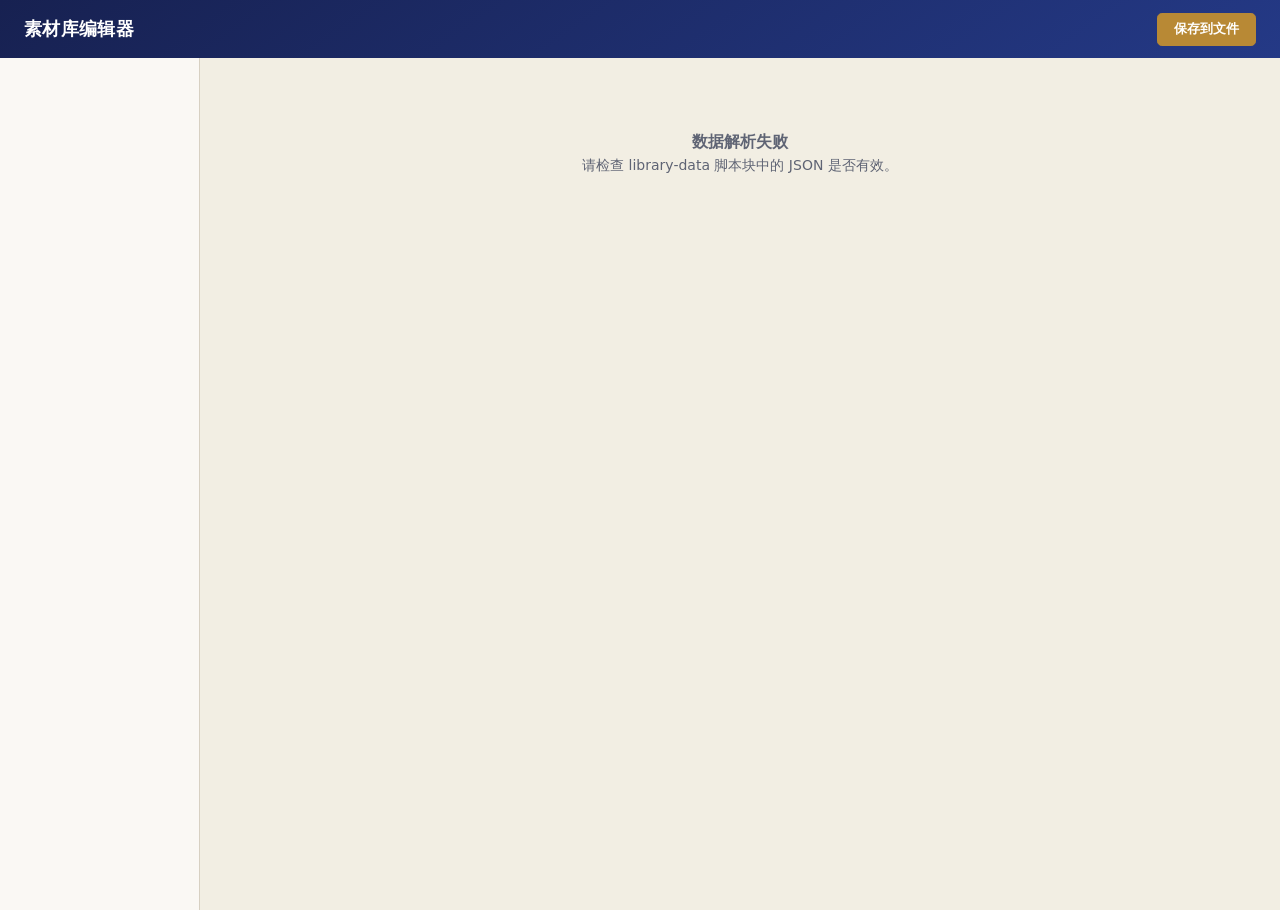
==== material-library/library.html @ 703c3017 "Unify material library: single library.html with embedded data + visual editor" ====
<!doctype html><html lang="zh-CN"><head><meta charset="utf-8"><title>素材库编辑器 — Material Library</title><style>
:root{--navy:#1f347d;--blue:#3857c6;--gold:#b88935;--ink:#1c2030;--paper:#faf8f4;--faded:#5f6474;--line:#d7d0c2;--mist:#e9edf8;--white:#fffdf7;--pass:#4a7055;--warn:#b86824}
*{box-sizing:border-box;margin:0;padding:0}
body{font-family:"Segoe UI",system-ui,sans-serif;font-size:14px;line-height:1.5;color:var(--ink);background:#f2eee3;min-height:100vh}
.toolbar{display:flex;align-items:center;gap:1rem;padding:0.8rem 1.5rem;background:linear-gradient(145deg,#172151,#243986);color:#fff;position:sticky;top:0;z-index:100}
.toolbar h1{font-size:1.1rem;font-weight:700;letter-spacing:0.02em}
.toolbar .spacer{flex:1}
.toolbar button{padding:0.4rem 1rem;border:1px solid rgba(255,255,255,0.3);border-radius:0.3rem;background:rgba(255,255,255,0.1);color:#fff;cursor:pointer;font-size:0.82rem;font-weight:600}
.toolbar button:hover{background:rgba(255,255,255,0.2)}
.toolbar button.primary{background:var(--gold);border-color:var(--gold)}
.toolbar button.primary:hover{background:#c9953e}
#save-status{font-size:0.75rem;opacity:0.7}
.layout{display:flex;min-height:calc(100vh - 48px)}
.sidebar{width:200px;background:var(--paper);border-right:1px solid var(--line);padding:1rem 0;flex-shrink:0}
.sidebar .cat{display:block;width:100%;padding:0.5rem 1.2rem;text-align:left;border:none;background:none;cursor:pointer;font-size:0.85rem;font-weight:600;color:var(--faded);transition:background 120ms}
.sidebar .cat:hover{background:var(--mist)}
.sidebar .cat.active{color:var(--navy);background:var(--mist);border-right:3px solid var(--navy)}
.main{flex:1;padding:1.5rem 2rem;overflow-y:auto;max-height:calc(100vh - 48px)}
.stats{display:flex;gap:1.5rem;margin-bottom:1.5rem}
.stat{background:var(--white);border:1px solid var(--line);border-radius:0.5rem;padding:0.8rem 1.2rem;min-width:100px}
.stat .num{font-size:1.4rem;font-weight:800;color:var(--navy)}
.stat .lbl{font-size:0.72rem;color:var(--faded);letter-spacing:0.04em;text-transform:uppercase}
.cards{display:grid;gap:0.8rem}
.card{background:var(--white);border:1px solid var(--line);border-radius:0.5rem;overflow:hidden;transition:box-shadow 120ms}
.card:hover{box-shadow:0 2px 8px rgba(0,0,0,0.06)}
.card-header{display:flex;justify-content:space-between;align-items:center;padding:0.7rem 1rem;cursor:pointer;user-select:none}
.card-header:hover{background:var(--mist)}
.card-header .title{font-weight:700;font-size:0.9rem}
.card-header .meta{font-size:0.75rem;color:var(--faded)}
.card-body{display:none;padding:0 1rem 1rem;border-top:1px solid var(--line)}
.card.open .card-body{display:block}
.card.open .card-header{background:var(--mist)}
.ach-item{display:flex;gap:0.5rem;align-items:flex-start;margin-bottom:0.5rem;padding:0.5rem;background:var(--mist);border-radius:0.3rem}
.ach-item .ach-label{font-weight:700;font-size:0.8rem;white-space:nowrap;min-width:80px}
.ach-item .ach-text{font-size:0.82rem;color:var(--faded)}
.tags-row{display:flex;flex-wrap:wrap;gap:0.3rem;margin-top:0.4rem}
.tag{font-size:0.68rem;padding:0.15rem 0.5rem;border-radius:2mm;font-weight:600;white-space:nowrap}
.tag.cap{background:rgba(31,52,125,0.1);color:var(--navy)}
.tag.ind{background:rgba(184,137,53,0.12);color:var(--gold)}
.tag.lvl{background:rgba(74,112,85,0.1);color:var(--pass)}
.tag.own{background:rgba(184,104,36,0.1);color:var(--warn)}
.tag.used{background:rgba(74,112,85,0.08);color:var(--pass)}
.tag.unused{color:var(--faded);background:rgba(95,100,116,0.08)}
.evidence-bar{font-size:0.72rem;color:var(--faded);margin-top:0.3rem}
.evidence-bar .s{color:var(--pass);font-weight:700}
.empty-state{text-align:center;padding:3rem;color:var(--faded)}
fieldset{border:1px solid var(--line);border-radius:0.5rem;padding:0.8rem 1rem;margin-top:0.5rem}
fieldset legend{font-weight:700;font-size:0.82rem;padding:0 0.4rem}
.form-row{display:flex;gap:0.5rem;align-items:center;margin-bottom:0.4rem}
.form-row label{font-size:0.78rem;color:var(--faded);min-width:60px}
.form-row input,.form-row textarea,.form-row select{flex:1;padding:0.35rem 0.5rem;border:1px solid var(--line);border-radius:0.25rem;font:inherit;font-size:0.82rem}
.form-row textarea{height:60px;resize:vertical}
.add-btn{padding:0.4rem 1rem;border:none;border-radius:0.3rem;background:var(--navy);color:#fff;cursor:pointer;font-size:0.8rem;font-weight:600;margin-top:0.5rem}
.add-btn:hover{background:var(--blue)}
.skill-row{display:flex;gap:0.5rem;align-items:baseline;padding:0.5rem;background:var(--mist);border-radius:0.3rem;margin-bottom:0.5rem}
.skill-row .sk-label{font-weight:700;font-size:0.82rem;min-width:60px}
.skill-row .sk-text{font-size:0.78rem;color:var(--faded);flex:1}
.skill-row .sk-pro{font-size:0.72rem;color:var(--pass);font-weight:600;white-space:nowrap}
.rewrite-entry{font-size:0.72rem;padding:0.3rem 0.6rem;margin:0.2rem 0;background:rgba(74,112,85,0.06);border-radius:0.25rem}
.rewrite-entry .rw-date{color:var(--faded)}
.rewrite-entry .rw-role{color:var(--navy);font-weight:600}
.hidden{display:none}
@media(max-width:720px){.sidebar{width:120px}.main{padding:1rem}.stats{flex-wrap:wrap}}
</style></head><body>

<div class="toolbar">
<h1>素材库编辑器</h1>
<span class="spacer"></span>
<span id="save-status"></span>
<button onclick="saveLibrary()" class="primary" title="通过 File System Access API 直接写入文件">保存到文件</button>
</div>

<div class="layout">
<div class="sidebar" id="sidebar"></div>
<div class="main" id="main"></div>
</div>

<script id="library-data" type="application/json">
// ── 素材库完整数据 ──
// 数据结构：
//   meta           — 版本、候选⼈信息
//   profile        — 不变的 basics + education
//   experiences[]  — 所有经历（实习+项目），每条带 capability/industry 标签、证据评估、使用追踪、累积改写
//   skills[]       — 技能清单，带 proficiency + evidenceRefs
//   tagDictionary  — 所有可用标签（从 role-competency-library.md 提取）
//   categoryIndex  — 大类索引（用于侧边栏导航）

{"meta":{"version":"1.0","lastModified":"2026-05-25","lastModifiedBy":"AI","candidateName":"李小明","primaryIndustries":["互联网","AI","快消"],"targetLevel":"intern"},"profile":{"basics":{"name":"李小明","intent":"求职意向：产品运营实习生","location":"上海","undergraduate":"复旦大学 新闻学院 传播学","graduate":"上海交通大学 媒体与传播学院 新闻与传播","graduationYear":"2026","email":"lixiaoming@example.com","phone":"13900001111"},"education":[{"degree":"硕士","school":"上海交通大学","college":"媒体与传播学院","major":"新闻与传播","period":"2024.09-2026.06"},{"degree":"本科","school":"复旦大学","college":"新闻学院","major":"传播学","period":"2020.09-2024.06"}]},"experiences":[{"id":"exp-001","type":"internship","source":{"company":"某头部互联网公司-内容生态部","role":"产品运营实习生","period":"2025.06-2025.09"},"content":{"achievements":[{"label":"内容供给策略优化","text":"负责短视频内容池的供给侧分析，通过SQL提取6个月消费与互动数据（样本量50W+条），识别出低互动率且高曝光的「高曝低效」内容类型4类，输出供给质量分析报告并推动汰换机制上线。优质内容曝光占比从31%提升至38%，人均消费时长从12.4min提升至14.6min，日均低质内容曝光量下降约40W次。"},{"label":"创作者激励体系搭建","text":"主导创作者激励体系的产品化设计：分析10W+创作者行为数据，按投稿频次与互动表现划分为4个等级，设计对应成长任务（新手引导→进阶挑战→高阶权益）与阶梯式流量激励。输出PRD初稿并协同研发、运营、设计团队推动上线，周活跃创作者数从8,200提升至11,100，头部创作者月流失率从18%降至6%。"},{"label":"产品工具搭建与体验优化","text":"针对SKU认知门槛高、推荐不准的业务卡点，0-1搭建内容产品导航平台，实现「内容类型×用户分层」交叉定位与一键跳转。单次运营决策时长降低30min，上线当周核心业务线渗透率达60%，人均周检索7次，信息查找效率提升显著。"}]},"tags":{"capability":[{"role":"产品运营","dimension":"数据驱动"},{"role":"产品运营","dimension":"策略执行力"},{"role":"产品运营","dimension":"效率优化力"},{"role":"产品运营","dimension":"效果验证力"},{"role":"AI产品运营","dimension":"数据质量力"}],"industry":["互联网","内容平台"],"roleLevel":"intern","ownership":"推动"},"evidence":{"strength":"strong","hasQuantifiedData":true,"keyMetrics":"50W+样本量, 31%→38%曝光占比, 12.4→14.6min, 40W次低质曝光下降"},"usage":{"timesUsed":0,"lastUsed":null,"usedInRoles":[]},"rewrites":[],"notes":"最有JD适配弹性的经历，含SQL+PRD+跨团队协同证据。可面向内容运营、数据运营、AI产品运营三种角色改写。"},{"id":"exp-002","type":"internship","source":{"company":"某快消品牌-市场部","role":"品牌营销实习生","period":"2025.02-2025.05"},"content":{"achievements":[{"label":"新品上市推广与用户增长","text":"负责新品上市的用户增长与内容触达策略：基于目标客群画像设计社交媒体种草内容矩阵，筛选50+垂类KOL并按粉丝画像分层投放，最终触达用户超500万，新品首月销售额超额20%达成目标。"},{"label":"用户洞察与竞品分析","text":"开展消费者深度访谈与问卷调研（N=200+），结合电商评论挖掘与竞品动态追踪，定位消费者核心决策因子，输出品类机会报告，驱动产品卖点提炼与包装优化，新品上市后复购率提升15个百分点。"}]},"tags":{"capability":[{"role":"市场营销","dimension":"用户洞察力"},{"role":"市场营销","dimension":"渠道策略力"},{"role":"市场营销","dimension":"内容创意力"},{"role":"市场营销","dimension":"ROI验证力"}],"industry":["快消"],"roleLevel":"intern","ownership":"推动"},"evidence":{"strength":"strong","hasQuantifiedData":true,"keyMetrics":"500W+触达, 超额20%, N=200+调研, 复购率+15%"},"usage":{"timesUsed":0,"lastUsed":null,"usedInRoles":[]},"rewrites":[],"notes":"营销/快消方向核心证据。投非营销岗时可压缩为1条achievement，突出用户洞察和数据分析部分。"},{"id":"exp-003","type":"internship","source":{"company":"某AI初创公司-产品部","role":"AI产品实习生","period":"2024.10-2025.01"},"content":{"achievements":[{"label":"AI内容审核工作流搭建","text":"发现审核团队日均处理量瓶颈（300条/人）导致审核时效不达标，分析工作流中可自动化环节，设计LLM预审方案并撰写PRD协调工程团队落地。人工审核量从300条/人降至120条/人，审核时效从4h缩短至1.5h，内容合规风险事件发生率降低80%。"},{"label":"数据标注体系与质量标准建设","text":"为解决AI模型训练数据质量不稳定的问题，设计涵盖基础体验（一致性、记忆力）与策略表现（合规度、准确度）等12维量化评分矩阵的标注SOP。标注结果二次加权Kappa系数达0.7，数据标注一致性提升40%，模型训练效果提升12%。"}]},"tags":{"capability":[{"role":"AI产品运营","dimension":"模型理解力"},{"role":"AI产品运营","dimension":"数据质量力"},{"role":"AI产品运营","dimension":"合规风控力"},{"role":"产品运营","dimension":"效率优化力"}],"industry":["AI","内容平台"],"roleLevel":"intern","ownership":"推动"},"evidence":{"strength":"strong","hasQuantifiedData":true,"keyMetrics":"300→120条/人, 4h→1.5h, 合规风险-80%, Kappa 0.7, 标注一致性+40%"},"usage":{"timesUsed":0,"lastUsed":null,"usedInRoles":[]},"rewrites":[],"notes":"AI岗核心证据。LLM预审+PRD+SOP+数据标注闭环，也适合策略运营岗。ownership标注为'推动'而非'主导'。"},{"id":"proj-001","type":"project","source":{"title":"短视频热点预测模型","role":"核心成员","period":"2025.07-2025.09"},"content":{"points":["项目背景：内容运营团队在热点选题上高度依赖人工经验判断，选题成功率仅35%，且响应速度落后竞品2-3小时，导致流量流失。","关键产出：（1）构建基于历史爆款内容的12维特征指标体系，结合时序分析预测热点趋势，选题命中率从35%提升至49%；（2）搭建自动化热点监控看板，实现分钟级异动预警，响应速度缩短至30min以内。"]},"tags":{"capability":[{"role":"产品运营","dimension":"数据驱动"},{"role":"产品运营","dimension":"效率优化力"},{"role":"策略产品经理","dimension":"策略设计力"}],"industry":["互联网","内容平台"],"roleLevel":"intern","ownership":"推动"},"evidence":{"strength":"moderate","hasQuantifiedData":true,"keyMetrics":"35%→49%命中率, 响应30min以内, 12维特征体系"},"usage":{"timesUsed":0,"lastUsed":null,"usedInRoles":[]},"rewrites":[],"notes":"技术含量较高的项目，role为核心成员而非独立owner。适合数据运营、策略产品岗。投非数据岗时可压缩或砍掉。"},{"id":"proj-002","type":"project","source":{"title":"AI 产品内容生态优化项目","role":"负责人","period":"2025.10-2025.12"},"content":{"points":["项目背景：AI对话产品在多场景下内容生成质量不稳定，用户投诉率高，且缺乏系统性的效果评估机制。","关键产出：（1）搭建多语言平行语料库与自动化评估管线，实现内容质量的分钟级监控；（2）设计3类递进式Prompt约束规则，通过人工测评迭代3版Prompt，内容OOC率降低85%，用户对话续写率提升30%。"]},"tags":{"capability":[{"role":"AI产品经理","dimension":"模型理解力"},{"role":"AI产品经理","dimension":"效果评估力"},{"role":"AI产品运营","dimension":"数据质量力"},{"role":"产品运营","dimension":"策略执行力"}],"industry":["AI","内容平台"],"roleLevel":"intern","ownership":"推动"},"evidence":{"strength":"moderate","hasQuantifiedData":true,"keyMetrics":"OOC率-85%, 续写率+30%, 3版Prompt迭代, 多语言评估管线"},"usage":{"timesUsed":0,"lastUsed":null,"usedInRoles":[]},"rewrites":[],"notes":"AI产品/运营方向核心证据。适合AI产品、AI运营、内容策略岗。"}],"skills":[{"id":"sk-001","label":"产品技能","category":"运营大类","proficiency":"熟练","evidenceRefs":["exp-001","exp-003"],"text":"熟练使用Axure、墨刀进行原型设计，具备PRD撰写与需求管理经验；熟悉Scrum开发流程与跨团队项目协同；掌握用户访谈、问卷调研、可用性测试等用户研究方法。","tags":{"capability":[{"role":"产品运营","dimension":"策略执行力"},{"role":"产品运营","dimension":"效率优化力"}]}},{"id":"sk-002","label":"数据技能","category":"运营大类","proficiency":"熟练","evidenceRefs":["exp-001"],"text":"熟练使用SQL进行日常数据提取与分析；精通Excel数据透视表与可视化；具备Python基础编程与自动化脚本编写能力；熟悉神策、GrowingIO等数据分析平台。","tags":{"capability":[{"role":"产品运营","dimension":"数据驱动"},{"role":"数据分析","dimension":"取数处理力"}]}},{"id":"sk-003","label":"AI工具","category":"运营大类","proficiency":"掌握","evidenceRefs":["exp-003","proj-002"],"text":"熟悉LLM应用与Prompt工程，有AI辅助内容审核与内容生成质量评估的实践经验；掌握Claude Code、Coze等AI开发工具的基础使用。","tags":{"capability":[{"role":"AI产品经理","dimension":"模型理解力"},{"role":"AI产品运营","dimension":"模型理解力"}]}},{"id":"sk-004","label":"语言能力","category":"_universal","proficiency":"熟练","evidenceRefs":[],"text":"CET-4、CET-6；英语读写流利，可独立完成英文文档撰写与跨文化业务沟通；具备中英双语内容策划与编辑能力。","tags":{"capability":[]}}],"tagDictionary":{"产品运营":{"dimensions":["数据驱动","策略执行力","效果验证力","效率优化力"]},"用户运营":{"dimensions":["用户洞察力","分层触达力","留存策略力","数据验证力"]},"内容运营":{"dimensions":["内容策略力","供应链管理力","质量把控力","消费效果力"]},"活动运营":{"dimensions":["创意策划力","执行落地力","资源协调力","效果复盘力"]},"商家运营":{"dimensions":["招募策略力","培育赋能力","分层管理力","GMV驱动力"]},"电商运营":{"dimensions":["货品策略力","流量获取力","转化优化力","复购留存力"]},"AI产品运营":{"dimensions":["产品运营基础","模型理解力","数据质量力","合规风控力"]},"增长运营":{"dimensions":["增长模型力","渠道实验力","转化优化力","规模化力"]},"商业化运营":{"dimensions":["变现策略力","定价优化力","付费转化力","收入驱动力"]},"策略运营":{"dimensions":["规则设计力","数据建模力","策略调优力","效果验证力"]},"新媒体运营":{"dimensions":["内容创作力","平台理解力","粉丝增长力","流量转化力"]},"渠道运营":{"dimensions":["渠道拓展力","投放优化力","商务谈判力","ROI分析力"]},"社群运营":{"dimensions":["社群搭建力","活跃维护力","用户粘性力","私域转化力"]},"数据运营":{"dimensions":["指标体系力","分析洞察力","策略建议力","业务联动力"]},"生态运营":{"dimensions":["平台治理力","资源整合力","生态合作力","规则设计力"]},"C端产品经理":{"dimensions":["用户洞察力","体验设计力","AB验证力","数据驱动力"]},"B端产品经理":{"dimensions":["业务理解力","效率设计力","权限模型力","客户落地力"]},"商业化产品经理":{"dimensions":["变现设计力","定价策略力","广告系统力","收入驱动力"]},"AI产品经理":{"dimensions":["模型理解力","能力定义力","体验设计力","效果评估力"]},"策略产品经理":{"dimensions":["算法理解力","策略设计力","效果实验力","系统优化力"]},"数据产品经理":{"dimensions":["业务理解力","数据基建力","工具设计力","效率提升力"]},"渠道拓展":{"dimensions":["渠道策略力","商务开拓力","合作关系力","增长贡献力"]},"市场推广":{"dimensions":["品牌策略力","整合传播力","内容营销力","效果衡量力"]},"商务合作":{"dimensions":["合作策略力","谈判执行力","资源整合力","价值创造力"]},"架构师":{"dimensions":["系统设计力","技术选型力","性能优化力","技术治理力"]},"前端工程师":{"dimensions":["技术深度力","工程化能力","用户体验力","业务价值力"]},"后端工程师":{"dimensions":["技术深度力","系统可靠性力","数据设计力","业务支撑力"]},"移动端工程师":{"dimensions":["平台能力力","性能优化力","用户体验力","工程效率力"]},"测试工程师":{"dimensions":["质量体系建设力","自动化能力","风险防控力","效率提升力"]},"运维工程师":{"dimensions":["基础架构力","稳定性保障力","自动化能力","成本优化力"]},"数据分析":{"dimensions":["问题定义力","取数处理力","分析洞察力","业务影响力"]},"商业分析":{"dimensions":["行业研究力","商业建模力","战略建议力","决策推动力"]},"战略分析":{"dimensions":["战略思维力","系统性研究力","高层视野力","长期价值力"]},"市场营销":{"dimensions":["用户洞察力","渠道策略力","内容创意力","ROI验证力"]},"产品设计":{"dimensions":["用户研究力","交互设计力","视觉产出力","落地验证力"]},"人力资源":{"dimensions":["招聘交付力","员工关系力","组织建设力","数据运营力"]},"industry":["互联网","AI","内容平台","快消","电商","教育","医疗","汽车","金融","企业服务","游戏"],"ownership":["主导","参与","协助","支持","推动","协同","落地","负责"],"roleLevel":["intern","junior","mid","senior","lead"]},"categoryIndex":{"运营大类":{"models":["产品运营","用户运营","内容运营","活动运营","商家运营","电商运营","AI产品运营","增长运营","商业化运营","策略运营","新媒体运营","渠道运营","社群运营","数据运营","生态运营"],"entries":["exp-001","exp-003","proj-001","proj-002"]},"营销大类":{"models":["市场营销"],"entries":["exp-002"]},"产品大类":{"models":["C端产品经理","B端产品经理","商业化产品经理","AI产品经理","策略产品经理","数据产品经理"],"entries":[]},"市场大类":{"models":["渠道拓展","市场推广","商务合作"],"entries":[]},"技术大类":{"models":["架构师","前端工程师","后端工程师","移动端工程师","测试工程师","运维工程师"],"entries":[]},"分析大类":{"models":["数据分析","商业分析","战略分析"],"entries":[]},"设计大类":{"models":["产品设计"],"entries":[]},"人力大类":{"models":["人力资源"],"entries":[]}}}
</script>

<script>
// ═══════════════════════════════════════
// 编辑器主逻辑
// ═══════════════════════════════════════

const LIB = (function(){
  try{return JSON.parse(document.getElementById('library-data').textContent.trim())}
  catch(e){return null}
})();

if(!LIB){document.getElementById('main').innerHTML='<div class="empty-state"><h3>数据解析失败</h3><p>请检查 library-data 脚本块中的 JSON 是否有效。</p></div>';throw new Error("Library data parse failed")}

const ALL_CATS = Object.keys(LIB.categoryIndex);
let activeCategory = '运营大类';

function catEntries(cat){return (LIB.categoryIndex[cat]||{}).entries||[]}
function catModels(cat){return (LIB.categoryIndex[cat]||{}).models||[]}
function expById(id){return LIB.experiences.find(function(e){return e.id===id})}
function skillById(id){return LIB.skills.find(function(s){return s.id===id})}

function renderSidebar(){
  var html='';
  ALL_CATS.forEach(function(c){
    var count=catEntries(c).length;
    html+='<button class="cat'+(c===activeCategory?' active':'')+'" onclick="switchCategory(\''+c+'\')">'+c+' <span style="font-size:0.7rem;opacity:0.6">'+count+'</span></button>';
  });
  document.getElementById('sidebar').innerHTML=html;
}

function switchCategory(cat){
  activeCategory=cat;
  renderSidebar();
  renderMain();
}

function renderStats(){
  var total=LIB.experiences.length;
  var interns=LIB.experiences.filter(function(e){return e.type==='internship'}).length;
  var projects=LIB.experiences.filter(function(e){return e.type==='project'}).length;
  var used=LIB.experiences.filter(function(e){return e.usage.timesUsed>0}).length;
  return '<div class="stats">'+
    '<div class="stat"><div class="num">'+total+'</div><div class="lbl">总经历</div></div>'+
    '<div class="stat"><div class="num">'+interns+'</div><div class="lbl">实习</div></div>'+
    '<div class="stat"><div class="num">'+projects+'</div><div class="lbl">项目</div></div>'+
    '<div class="stat"><div class="num">'+used+'</div><div class="lbl">已使用</div></div>'+
    '<div class="stat"><div class="num">'+LIB.skills.length+'</div><div class="lbl">技能</div></div>'+
  '</div>';
}

function renderExperience(entry){
  var usage=entry.usage;
  var usedLabel=usage.timesUsed>0?'<span class="tag used">已使用 '+usage.timesUsed+' 次</span>':'<span class="tag unused">未使用</span>';
  var hasQuant=entry.evidence&&entry.evidence.hasQuantifiedData?' · <span class="s">有量化数据</span>':'';
  var keyMetrics=entry.evidence&&entry.evidence.keyMetrics?'<div>关键指标：'+entry.evidence.keyMetrics+'</div>':'';

  var achHtml='';
  if(entry.type==='project'){
    achHtml=(entry.content.points||[]).map(function(p,i){return '<div class="ach-item"><span class="ach-label">Point '+(i+1)+'</span><span class="ach-text">'+escHtml(p)+'</span></div>'}).join('');
  }else{
    achHtml=(entry.content.achievements||[]).map(function(a){
      return '<div class="ach-item"><span class="ach-label">'+escHtml(a.label)+'</span><span class="ach-text">'+escHtml(a.text)+'</span></div>';
    }).join('');
  }

  var tagsHtml='';
  (entry.tags.capability||[]).forEach(function(t){
    tagsHtml+='<span class="tag cap">'+escHtml(t.role)+' · '+escHtml(t.dimension)+'</span>';
  });
  (entry.tags.industry||[]).forEach(function(i){tagsHtml+='<span class="tag ind">'+escHtml(i)+'</span>'});
  tagsHtml+='<span class="tag lvl">'+escHtml(entry.tags.roleLevel||'')+'</span>';
  tagsHtml+='<span class="tag own">'+escHtml(entry.tags.ownership||'')+'</span>';

  var rewritesHtml='';
  if(entry.rewrites&&entry.rewrites.length){
    rewritesHtml='<fieldset style="margin-top:0.8rem"><legend>累积改写 ('+entry.rewrites.length+')</legend>';
    entry.rewrites.forEach(function(r){
      rewritesHtml+='<div class="rewrite-entry"><span class="rw-date">'+r.date+'</span> · <span class="rw-role">'+escHtml(r.targetRole||'')+'</span> — '+escHtml(r.targetJD||'')+'</div>';
    });
    rewritesHtml+='</fieldset>';
  }

  return '<div class="card" id="card-'+entry.id+'">'+
    '<div class="card-header" onclick="toggleCard(\''+entry.id+'\')">'+
      '<span><span class="title">'+escHtml(entry.source.company||entry.source.title)+'</span> · <span style="color:var(--faded);font-size:0.82rem">'+escHtml(entry.source.role||entry.source.title||'')+'</span></span>'+
      '<span class="meta">'+escHtml(entry.source.period||'')+' · '+usedLabel+'</span>'+
    '</div>'+
    '<div class="card-body">'+
      '<div><strong>ID:</strong> '+entry.id+' · <strong>类型:</strong> '+(entry.type==='project'?'项目':'实习')+' · <strong>证据强度:</strong> '+(entry.evidence?entry.evidence.strength:'')+hasQuant+'</div>'+
      keyMetrics+
      '<div style="margin-top:0.4rem">'+achHtml+'</div>'+
      '<div class="tags-row">'+tagsHtml+'</div>'+
      (entry.notes?'<div style="margin-top:0.4rem;font-size:0.78rem;color:var(--faded)">📝 '+escHtml(entry.notes)+'</div>':'')+
      rewritesHtml+
    '</div>'+
  '</div>';
}

function renderSkills(){
  var html='<h3 style="margin:1rem 0 0.5rem;font-size:0.95rem">专业技能</h3>';
  LIB.skills.forEach(function(s){
    var refs=(s.evidenceRefs||[]).join(', ');
    html+='<div class="skill-row"><span class="sk-label">'+escHtml(s.label)+'</span><span class="sk-text">'+escHtml(s.text)+'</span><span class="sk-pro">'+escHtml(s.proficiency)+'</span></div>';
    html+='<div style="font-size:0.7rem;color:var(--faded);margin:-0.2rem 0 0.3rem 68px">证据引用：'+(refs||'无')+' · 归属：'+escHtml(s.category||'')+'</div>';
  });
  return html;
}

function renderMain(){
  var ids=catEntries(activeCategory);
  var entries=ids.map(expById).filter(Boolean);
  var html=renderStats();
  html+='<div class="cards">';
  entries.forEach(function(e){html+=renderExperience(e)});
  html+='</div>';
  if(entries.length===0)html+='<div class="empty-state"><h3>'+activeCategory+' 为空</h3><p>该大类暂无经历。通过 AI 入库或手动添加来填充。</p></div>';
  html+=renderSkills();
  document.getElementById('main').innerHTML=html;
}

function toggleCard(id){
  var card=document.getElementById('card-'+id);
  if(card)card.classList.toggle('open');
}

function escHtml(s){return String(s).replace(/&/g,'&amp;').replace(/</g,'&lt;').replace(/>/g,'&gt;')}

// ═══════════════════════════════════════
// 保存逻辑 — File System Access API
// ═══════════════════════════════════════

async function saveLibrary(){
  var status=document.getElementById('save-status');
  // Serialize updated data back to JSON
  var dataEl=document.getElementById('library-data');
  var updated=JSON.stringify(LIB,null,2);
  var fullHtml=document.documentElement.outerHTML.replace(
    /(<script[^>]*id="library-data"[^>]*>)[\s\S]*?(<\/script>)/,
    '$1\n'+updated+'\n$2'
  );
  status.textContent='正在保存...';

  try{
    // Try File System Access API
    var handle=await window.showOpenFilePicker({types:[{description:'HTML files',accept:{'text/html':['.html']}}],multiple:false});
    var fileHandle=handle[0];
    var writable=await fileHandle.createWritable();
    await writable.write(fullHtml);
    await writable.close();
    status.textContent='已保存 ✓';
    setTimeout(function(){status.textContent=''},3000);
  }catch(e){
    if(e.name==='AbortError'){
      // User cancelled file picker — fall back to download
      var blob=new Blob([fullHtml],{type:'text/html'});
      var url=URL.createObjectURL(blob);
      var a=document.createElement('a');a.href=url;a.download='library.html';
      document.body.appendChild(a);a.click();document.body.removeChild(a);
      URL.revokeObjectURL(url);
      status.textContent='已下载 ✓ （浏览器不支持直接写入，请替换原文件）';
    }else{
      status.textContent='保存失败：'+e.message;
    }
  }
}
</script>
</body></html>
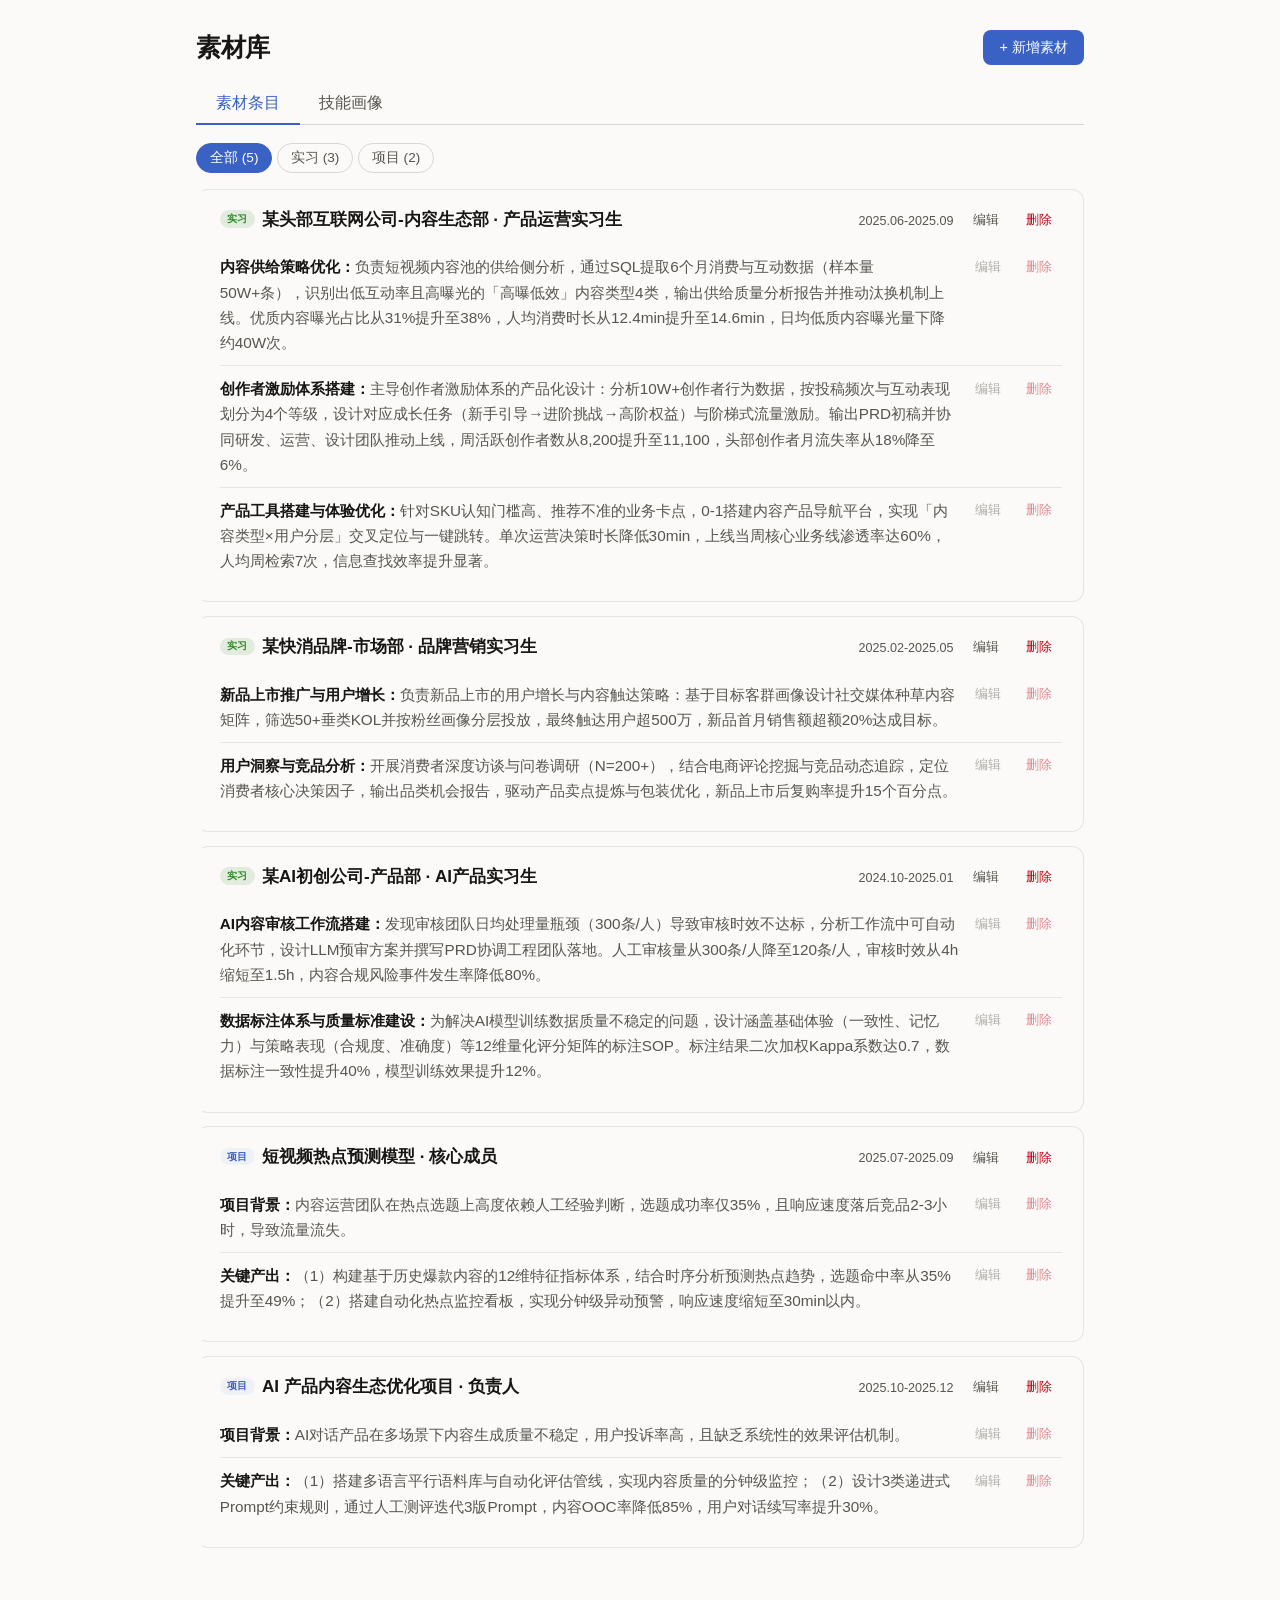
==== commit 60e3addb: "Sync SKILL.md and docs with simplified library data model (v3.0)" ====
--- a/material-library/library.html
+++ b/material-library/library.html
@@ -1,256 +1,597 @@
-<!doctype html><html lang="zh-CN"><head><meta charset="utf-8"><title>素材库编辑器 — Material Library</title><style>
-:root{--navy:#1f347d;--blue:#3857c6;--gold:#b88935;--ink:#1c2030;--paper:#faf8f4;--faded:#5f6474;--line:#d7d0c2;--mist:#e9edf8;--white:#fffdf7;--pass:#4a7055;--warn:#b86824}
-*{box-sizing:border-box;margin:0;padding:0}
-body{font-family:"Segoe UI",system-ui,sans-serif;font-size:14px;line-height:1.5;color:var(--ink);background:#f2eee3;min-height:100vh}
-.toolbar{display:flex;align-items:center;gap:1rem;padding:0.8rem 1.5rem;background:linear-gradient(145deg,#172151,#243986);color:#fff;position:sticky;top:0;z-index:100}
-.toolbar h1{font-size:1.1rem;font-weight:700;letter-spacing:0.02em}
-.toolbar .spacer{flex:1}
-.toolbar button{padding:0.4rem 1rem;border:1px solid rgba(255,255,255,0.3);border-radius:0.3rem;background:rgba(255,255,255,0.1);color:#fff;cursor:pointer;font-size:0.82rem;font-weight:600}
-.toolbar button:hover{background:rgba(255,255,255,0.2)}
-.toolbar button.primary{background:var(--gold);border-color:var(--gold)}
-.toolbar button.primary:hover{background:#c9953e}
-#save-status{font-size:0.75rem;opacity:0.7}
-.layout{display:flex;min-height:calc(100vh - 48px)}
-.sidebar{width:200px;background:var(--paper);border-right:1px solid var(--line);padding:1rem 0;flex-shrink:0}
-.sidebar .cat{display:block;width:100%;padding:0.5rem 1.2rem;text-align:left;border:none;background:none;cursor:pointer;font-size:0.85rem;font-weight:600;color:var(--faded);transition:background 120ms}
-.sidebar .cat:hover{background:var(--mist)}
-.sidebar .cat.active{color:var(--navy);background:var(--mist);border-right:3px solid var(--navy)}
-.main{flex:1;padding:1.5rem 2rem;overflow-y:auto;max-height:calc(100vh - 48px)}
-.stats{display:flex;gap:1.5rem;margin-bottom:1.5rem}
-.stat{background:var(--white);border:1px solid var(--line);border-radius:0.5rem;padding:0.8rem 1.2rem;min-width:100px}
-.stat .num{font-size:1.4rem;font-weight:800;color:var(--navy)}
-.stat .lbl{font-size:0.72rem;color:var(--faded);letter-spacing:0.04em;text-transform:uppercase}
-.cards{display:grid;gap:0.8rem}
-.card{background:var(--white);border:1px solid var(--line);border-radius:0.5rem;overflow:hidden;transition:box-shadow 120ms}
-.card:hover{box-shadow:0 2px 8px rgba(0,0,0,0.06)}
-.card-header{display:flex;justify-content:space-between;align-items:center;padding:0.7rem 1rem;cursor:pointer;user-select:none}
-.card-header:hover{background:var(--mist)}
-.card-header .title{font-weight:700;font-size:0.9rem}
-.card-header .meta{font-size:0.75rem;color:var(--faded)}
-.card-body{display:none;padding:0 1rem 1rem;border-top:1px solid var(--line)}
-.card.open .card-body{display:block}
-.card.open .card-header{background:var(--mist)}
-.ach-item{display:flex;gap:0.5rem;align-items:flex-start;margin-bottom:0.5rem;padding:0.5rem;background:var(--mist);border-radius:0.3rem}
-.ach-item .ach-label{font-weight:700;font-size:0.8rem;white-space:nowrap;min-width:80px}
-.ach-item .ach-text{font-size:0.82rem;color:var(--faded)}
-.tags-row{display:flex;flex-wrap:wrap;gap:0.3rem;margin-top:0.4rem}
-.tag{font-size:0.68rem;padding:0.15rem 0.5rem;border-radius:2mm;font-weight:600;white-space:nowrap}
-.tag.cap{background:rgba(31,52,125,0.1);color:var(--navy)}
-.tag.ind{background:rgba(184,137,53,0.12);color:var(--gold)}
-.tag.lvl{background:rgba(74,112,85,0.1);color:var(--pass)}
-.tag.own{background:rgba(184,104,36,0.1);color:var(--warn)}
-.tag.used{background:rgba(74,112,85,0.08);color:var(--pass)}
-.tag.unused{color:var(--faded);background:rgba(95,100,116,0.08)}
-.evidence-bar{font-size:0.72rem;color:var(--faded);margin-top:0.3rem}
-.evidence-bar .s{color:var(--pass);font-weight:700}
-.empty-state{text-align:center;padding:3rem;color:var(--faded)}
-fieldset{border:1px solid var(--line);border-radius:0.5rem;padding:0.8rem 1rem;margin-top:0.5rem}
-fieldset legend{font-weight:700;font-size:0.82rem;padding:0 0.4rem}
-.form-row{display:flex;gap:0.5rem;align-items:center;margin-bottom:0.4rem}
-.form-row label{font-size:0.78rem;color:var(--faded);min-width:60px}
-.form-row input,.form-row textarea,.form-row select{flex:1;padding:0.35rem 0.5rem;border:1px solid var(--line);border-radius:0.25rem;font:inherit;font-size:0.82rem}
-.form-row textarea{height:60px;resize:vertical}
-.add-btn{padding:0.4rem 1rem;border:none;border-radius:0.3rem;background:var(--navy);color:#fff;cursor:pointer;font-size:0.8rem;font-weight:600;margin-top:0.5rem}
-.add-btn:hover{background:var(--blue)}
-.skill-row{display:flex;gap:0.5rem;align-items:baseline;padding:0.5rem;background:var(--mist);border-radius:0.3rem;margin-bottom:0.5rem}
-.skill-row .sk-label{font-weight:700;font-size:0.82rem;min-width:60px}
-.skill-row .sk-text{font-size:0.78rem;color:var(--faded);flex:1}
-.skill-row .sk-pro{font-size:0.72rem;color:var(--pass);font-weight:600;white-space:nowrap}
-.rewrite-entry{font-size:0.72rem;padding:0.3rem 0.6rem;margin:0.2rem 0;background:rgba(74,112,85,0.06);border-radius:0.25rem}
-.rewrite-entry .rw-date{color:var(--faded)}
-.rewrite-entry .rw-role{color:var(--navy);font-weight:600}
-.hidden{display:none}
-@media(max-width:720px){.sidebar{width:120px}.main{padding:1rem}.stats{flex-wrap:wrap}}
-</style></head><body>
-
-<div class="toolbar">
-<h1>素材库编辑器</h1>
-<span class="spacer"></span>
-<span id="save-status"></span>
-<button onclick="saveLibrary()" class="primary" title="通过 File System Access API 直接写入文件">保存到文件</button>
-</div>
-
-<div class="layout">
-<div class="sidebar" id="sidebar"></div>
-<div class="main" id="main"></div>
-</div>
+<!doctype html>
+<html lang="zh-CN">
+<head>
+<meta charset="utf-8">
+<meta name="viewport" content="width=device-width, initial-scale=1.0">
+<title>素材库</title>
+<style>
+:root {
+  --surface: oklch(98.5% .003 95);
+  --panel: oklch(97% .002 260);
+  --hover: oklch(96% .004 95);
+  --border: oklch(88% .005 90);
+  --border-light: oklch(92% .003 90);
+  --text: oklch(20% .005 95);
+  --text-secondary: oklch(45% .01 90);
+  --accent: oklch(52% .16 265);
+  --accent-hover: oklch(45% .17 265);
+  --accent-subtle: oklch(52% .16 265 / .06);
+  --success: oklch(55% .16 142);
+  --warning: oklch(62% .18 75);
+  --error: oklch(50% .22 25);
+  --error-subtle: oklch(50% .22 25 / .06);
+  --font-ui: "PingFang SC", "Microsoft YaHei", "Hiragino Sans GB", -apple-system, sans-serif;
+  --radius-sm: 8px;
+  --radius-md: 12px;
+  --shadow-sm: 0 1px 3px oklch(0% 0 0 / .06);
+  --shadow-md: 0 8px 32px oklch(0% 0 0 / .08);
+  --ease-out: cubic-bezier(.16, 1, .3, 1);
+  --fast: .15s;
+  --normal: .22s;
+}
+*, :before, :after { box-sizing: border-box; margin: 0; padding: 0; }
+html { -webkit-font-smoothing: antialiased; font-size: 18px; }
+body { font-family: var(--font-ui); color: var(--text); background: var(--surface); line-height: 1.6; min-height: 100vh; }
+
+.container { max-width: 960px; margin: 0 auto; padding: 1.5rem 2rem 4rem; }
+
+/* Header */
+.page-header { display: flex; justify-content: space-between; align-items: center; margin-bottom: 1rem; }
+.page-header h1 { font-size: 1.4rem; font-weight: 600; letter-spacing: -.01em; }
+
+/* Tabs */
+.tabs { display: flex; gap: 0; margin-bottom: 1rem; border-bottom: 1px solid var(--border); }
+.tab { font-size: .88rem; font-family: var(--font-ui); padding: .45rem 1.1rem .5rem; border: none; background: none; color: var(--text-secondary); cursor: pointer; font-weight: 500; border-bottom: 2px solid transparent; margin-bottom: -1px; transition: all var(--fast) var(--ease-out); }
+.tab:hover { color: var(--text); }
+.tab.active { color: var(--accent); border-bottom-color: var(--accent); }
+
+/* Filter row */
+.filter-row { display: flex; justify-content: space-between; align-items: center; margin-bottom: .85rem; }
+.filter-pills { display: flex; gap: .25rem; }
+.filter-pill { font-size: .76rem; font-family: var(--font-ui); padding: .28rem .72rem; border-radius: 999px; border: 1px solid var(--border); background: none; color: var(--text-secondary); cursor: pointer; transition: all var(--fast) var(--ease-out); }
+.filter-pill:hover { background: var(--hover); color: var(--text); }
+.filter-pill.active { background: var(--accent); color: #fff; border-color: var(--accent); }
+
+/* Buttons */
+.btn { font-size: .8rem; font-family: var(--font-ui); border-radius: var(--radius-sm); cursor: pointer; transition: all var(--fast) var(--ease-out); display: inline-flex; align-items: center; gap: .3rem; padding: .45rem .9rem; font-weight: 500; border: none; }
+.btn-primary { background: var(--accent); color: #fff; }
+.btn-primary:hover { background: var(--accent-hover); }
+.btn-ghost { background: none; color: var(--text-secondary); }
+.btn-ghost:hover { background: var(--hover); color: var(--text); }
+.btn-danger { background: var(--error-subtle); color: var(--error); }
+.btn-danger:hover { background: oklch(50% .22 25 / .12); }
+.btn-sm { font-size: .72rem; padding: .25rem .6rem; }
+
+/* Entry card */
+.entry-card { border: 1px solid var(--border-light); border-radius: var(--radius-md); padding: 1rem 1.15rem; margin-bottom: .75rem; background: var(--surface); transition: box-shadow var(--fast) var(--ease-out), border-color var(--fast) var(--ease-out); }
+.entry-card:hover { border-color: var(--border); box-shadow: var(--shadow-sm); }
+.entry-card.internship { border-left: 3px solid transparent; }
+.entry-card.project { border-left: 3px solid transparent; }
+.entry-card .card-head { display: flex; justify-content: space-between; align-items: flex-start; gap: .5rem; }
+.entry-card .card-head .info { flex: 1; min-width: 0; }
+.entry-card .card-head .info h3 { font-size: .95rem; font-weight: 600; line-height: 1.35; display: flex; align-items: center; gap: .4rem; }
+.entry-card .card-head .info .meta { font-size: .76rem; color: var(--text-secondary); margin-top: .15rem; }
+.type-badge { font-size: .58rem; font-weight: 600; padding: .1rem .4rem; border-radius: 999px; white-space: nowrap; flex-shrink: 0; letter-spacing: .03em; }
+.type-badge.internship { background: oklch(55% .16 142 / .12); color: var(--success); }
+.type-badge.project { background: var(--accent-subtle); color: var(--accent); }
+.entry-card .card-head .actions { display: flex; gap: .25rem; flex-shrink: 0; }
+.entry-card .card-head .card-right { display: flex; align-items: center; gap: .5rem; flex-shrink: 0; }
+.entry-card .card-head .card-right .period { font-size: .7rem; color: var(--text-secondary); white-space: nowrap; }
+/* Saved flash */
+@keyframes saved-flash { 0% { background: var(--accent-subtle); } 100% { background: var(--surface); } }
+.entry-card.flash { animation: saved-flash 1.5s var(--ease-out); }
+
+.entry-card .ach-section { margin-top: .6rem; }
+.entry-card .ach { display: flex; gap: .3rem; align-items: flex-start; padding: .55rem 0; font-size: .85rem; line-height: 1.65; }
+.entry-card .ach + .ach { border-top: 1px solid var(--border-light); }
+.entry-card .ach .ach-text { color: var(--text-secondary); flex: 1; }
+.entry-card .ach .ach-text strong { color: var(--text); }
+.entry-card .ach .ach-actions { display: flex; gap: .15rem; flex-shrink: 0; opacity: .45; transition: opacity var(--fast); }
+.entry-card .ach:hover .ach-actions { opacity: 1; }
+.ach-add { margin-top: .4rem; }
+.ach-add-btn { font-size: .82rem; color: var(--text-secondary); background: none; border: 1px dashed var(--border); border-radius: var(--radius-sm); padding: .4rem .8rem; cursor: pointer; font-family: var(--font-ui); transition: all var(--fast); width: 100%; text-align: center; }
+.ach-add-btn:hover { border-color: var(--accent); color: var(--accent); background: var(--accent-subtle); }
+
+/* Skill dimension card */
+.dim-card { border: 1px solid var(--border-light); border-radius: var(--radius-md); padding: 1rem 1.15rem; margin-bottom: .75rem; background: var(--surface); }
+.dim-card .dim-head { display: flex; justify-content: space-between; align-items: center; margin-bottom: .55rem; }
+.dim-card .dim-head h3 { font-size: .88rem; font-weight: 600; }
+.dim-card .dim-head .dim-actions { display: flex; gap: .25rem; }
+.dim-card .sub-skill { display: flex; align-items: baseline; gap: .5rem; padding: .45rem .4rem; font-size: .82rem; border-radius: var(--radius-sm); }
+.dim-card .sub-skill:hover { background: var(--hover); }
+.dim-card .sub-skill .ss-name { font-weight: 600; min-width: 90px; color: var(--text); }
+.dim-card .sub-skill .ss-desc { flex: 1; color: var(--text-secondary); }
+.dim-card .sub-skill .ss-prof { font-size: .68rem; font-weight: 600; padding: .1rem .45rem; border-radius: 999px; white-space: nowrap; }
+.ss-prof.prof-精通 { background: oklch(55% .16 142 / .15); color: var(--success); }
+.ss-prof.prof-熟练 { background: oklch(55% .16 142 / .1); color: var(--success); }
+.ss-prof.prof-熟悉 { background: oklch(62% .18 75 / .1); color: var(--warning); }
+.ss-prof.prof-了解 { background: oklch(50% .22 25 / .06); color: var(--error); }
+.dim-card .sub-skill .ss-actions { display: flex; gap: .15rem; flex-shrink: 0; opacity: .45; transition: opacity var(--fast); }
+.dim-card .sub-skill:hover .ss-actions { opacity: 1; }
+.dim-add-btn { width: 100%; text-align: center; font-size: .82rem; color: var(--text-secondary); background: none; border: 1px dashed var(--border); border-radius: var(--radius-sm); padding: .4rem .8rem; cursor: pointer; font-family: var(--font-ui); margin-top: .5rem; transition: all var(--fast); }
+.dim-add-btn:hover { border-color: var(--accent); color: var(--accent); background: var(--accent-subtle); }
+
+/* Empty */
+.empty-state { text-align: center; padding: 2.5rem 1rem; color: var(--text-secondary); font-size: .8rem; }
+
+/* Overlay */
+.overlay { position: fixed; inset: 0; z-index: 60; background: oklch(0% 0 0 / .4); display: flex; justify-content: center; align-items: flex-start; padding-top: 8vh; overflow-y: auto; }
+.overlay-panel { background: var(--surface); border: 1px solid var(--border); border-radius: var(--radius-md); padding: 1.5rem; width: 90%; max-width: 640px; max-height: 85vh; overflow-y: auto; box-shadow: var(--shadow-md); }
+.overlay-panel h2 { font-size: 1.1rem; font-weight: 600; margin-bottom: 1rem; }
+.form-group { margin-bottom: .8rem; }
+.form-group label { display: block; font-size: .76rem; font-weight: 500; color: var(--text-secondary); margin-bottom: .2rem; }
+.form-group input, .form-group textarea, .form-group select { width: 100%; font-size: .88rem; font-family: var(--font-ui); color: var(--text); border: 1px solid var(--border); border-radius: var(--radius-sm); padding: .5rem .6rem; background: var(--surface); outline: none; transition: border-color var(--fast); }
+.form-group input:focus, .form-group textarea:focus, .form-group select:focus { border-color: var(--accent); }
+.form-group textarea { resize: vertical; min-height: 60px; line-height: 1.5; }
+.ach-edit-block { border: 1px solid var(--border-light); border-radius: var(--radius-sm); padding: .7rem; margin-bottom: .6rem; background: var(--panel); }
+.ach-edit-block .ach-edit-hd { display: flex; justify-content: space-between; align-items: center; margin-bottom: .35rem; }
+.ach-edit-block input { font-size: .82rem !important; }
+.ach-edit-block textarea { font-size: .82rem !important; min-height: 80px; line-height: 1.55; overflow: hidden; resize: none; }
+.ach-edit-block textarea:focus { overflow: auto; resize: vertical; }
+.form-actions { display: flex; gap: .5rem; justify-content: flex-end; margin-top: 1rem; }
+
+@media (max-width: 600px) {
+  .container { padding: 1rem .75rem 3rem; }
+  .overlay-panel { padding: 1.25rem; }
+}
+</style>
+</head>
+<body>
+
+<div class="container" id="app"></div>
 
 <script id="library-data" type="application/json">
-// ── 素材库完整数据 ──
-// 数据结构：
-//   meta           — 版本、候选⼈信息
-//   profile        — 不变的 basics + education
-//   experiences[]  — 所有经历（实习+项目），每条带 capability/industry 标签、证据评估、使用追踪、累积改写
-//   skills[]       — 技能清单，带 proficiency + evidenceRefs
-//   tagDictionary  — 所有可用标签（从 role-competency-library.md 提取）
-//   categoryIndex  — 大类索引（用于侧边栏导航）
-
-{"meta":{"version":"1.0","lastModified":"2026-05-25","lastModifiedBy":"AI","candidateName":"李小明","primaryIndustries":["互联网","AI","快消"],"targetLevel":"intern"},"profile":{"basics":{"name":"李小明","intent":"求职意向：产品运营实习生","location":"上海","undergraduate":"复旦大学 新闻学院 传播学","graduate":"上海交通大学 媒体与传播学院 新闻与传播","graduationYear":"2026","email":"lixiaoming@example.com","phone":"13900001111"},"education":[{"degree":"硕士","school":"上海交通大学","college":"媒体与传播学院","major":"新闻与传播","period":"2024.09-2026.06"},{"degree":"本科","school":"复旦大学","college":"新闻学院","major":"传播学","period":"2020.09-2024.06"}]},"experiences":[{"id":"exp-001","type":"internship","source":{"company":"某头部互联网公司-内容生态部","role":"产品运营实习生","period":"2025.06-2025.09"},"content":{"achievements":[{"label":"内容供给策略优化","text":"负责短视频内容池的供给侧分析，通过SQL提取6个月消费与互动数据（样本量50W+条），识别出低互动率且高曝光的「高曝低效」内容类型4类，输出供给质量分析报告并推动汰换机制上线。优质内容曝光占比从31%提升至38%，人均消费时长从12.4min提升至14.6min，日均低质内容曝光量下降约40W次。"},{"label":"创作者激励体系搭建","text":"主导创作者激励体系的产品化设计：分析10W+创作者行为数据，按投稿频次与互动表现划分为4个等级，设计对应成长任务（新手引导→进阶挑战→高阶权益）与阶梯式流量激励。输出PRD初稿并协同研发、运营、设计团队推动上线，周活跃创作者数从8,200提升至11,100，头部创作者月流失率从18%降至6%。"},{"label":"产品工具搭建与体验优化","text":"针对SKU认知门槛高、推荐不准的业务卡点，0-1搭建内容产品导航平台，实现「内容类型×用户分层」交叉定位与一键跳转。单次运营决策时长降低30min，上线当周核心业务线渗透率达60%，人均周检索7次，信息查找效率提升显著。"}]},"tags":{"capability":[{"role":"产品运营","dimension":"数据驱动"},{"role":"产品运营","dimension":"策略执行力"},{"role":"产品运营","dimension":"效率优化力"},{"role":"产品运营","dimension":"效果验证力"},{"role":"AI产品运营","dimension":"数据质量力"}],"industry":["互联网","内容平台"],"roleLevel":"intern","ownership":"推动"},"evidence":{"strength":"strong","hasQuantifiedData":true,"keyMetrics":"50W+样本量, 31%→38%曝光占比, 12.4→14.6min, 40W次低质曝光下降"},"usage":{"timesUsed":0,"lastUsed":null,"usedInRoles":[]},"rewrites":[],"notes":"最有JD适配弹性的经历，含SQL+PRD+跨团队协同证据。可面向内容运营、数据运营、AI产品运营三种角色改写。"},{"id":"exp-002","type":"internship","source":{"company":"某快消品牌-市场部","role":"品牌营销实习生","period":"2025.02-2025.05"},"content":{"achievements":[{"label":"新品上市推广与用户增长","text":"负责新品上市的用户增长与内容触达策略：基于目标客群画像设计社交媒体种草内容矩阵，筛选50+垂类KOL并按粉丝画像分层投放，最终触达用户超500万，新品首月销售额超额20%达成目标。"},{"label":"用户洞察与竞品分析","text":"开展消费者深度访谈与问卷调研（N=200+），结合电商评论挖掘与竞品动态追踪，定位消费者核心决策因子，输出品类机会报告，驱动产品卖点提炼与包装优化，新品上市后复购率提升15个百分点。"}]},"tags":{"capability":[{"role":"市场营销","dimension":"用户洞察力"},{"role":"市场营销","dimension":"渠道策略力"},{"role":"市场营销","dimension":"内容创意力"},{"role":"市场营销","dimension":"ROI验证力"}],"industry":["快消"],"roleLevel":"intern","ownership":"推动"},"evidence":{"strength":"strong","hasQuantifiedData":true,"keyMetrics":"500W+触达, 超额20%, N=200+调研, 复购率+15%"},"usage":{"timesUsed":0,"lastUsed":null,"usedInRoles":[]},"rewrites":[],"notes":"营销/快消方向核心证据。投非营销岗时可压缩为1条achievement，突出用户洞察和数据分析部分。"},{"id":"exp-003","type":"internship","source":{"company":"某AI初创公司-产品部","role":"AI产品实习生","period":"2024.10-2025.01"},"content":{"achievements":[{"label":"AI内容审核工作流搭建","text":"发现审核团队日均处理量瓶颈（300条/人）导致审核时效不达标，分析工作流中可自动化环节，设计LLM预审方案并撰写PRD协调工程团队落地。人工审核量从300条/人降至120条/人，审核时效从4h缩短至1.5h，内容合规风险事件发生率降低80%。"},{"label":"数据标注体系与质量标准建设","text":"为解决AI模型训练数据质量不稳定的问题，设计涵盖基础体验（一致性、记忆力）与策略表现（合规度、准确度）等12维量化评分矩阵的标注SOP。标注结果二次加权Kappa系数达0.7，数据标注一致性提升40%，模型训练效果提升12%。"}]},"tags":{"capability":[{"role":"AI产品运营","dimension":"模型理解力"},{"role":"AI产品运营","dimension":"数据质量力"},{"role":"AI产品运营","dimension":"合规风控力"},{"role":"产品运营","dimension":"效率优化力"}],"industry":["AI","内容平台"],"roleLevel":"intern","ownership":"推动"},"evidence":{"strength":"strong","hasQuantifiedData":true,"keyMetrics":"300→120条/人, 4h→1.5h, 合规风险-80%, Kappa 0.7, 标注一致性+40%"},"usage":{"timesUsed":0,"lastUsed":null,"usedInRoles":[]},"rewrites":[],"notes":"AI岗核心证据。LLM预审+PRD+SOP+数据标注闭环，也适合策略运营岗。ownership标注为'推动'而非'主导'。"},{"id":"proj-001","type":"project","source":{"title":"短视频热点预测模型","role":"核心成员","period":"2025.07-2025.09"},"content":{"points":["项目背景：内容运营团队在热点选题上高度依赖人工经验判断，选题成功率仅35%，且响应速度落后竞品2-3小时，导致流量流失。","关键产出：（1）构建基于历史爆款内容的12维特征指标体系，结合时序分析预测热点趋势，选题命中率从35%提升至49%；（2）搭建自动化热点监控看板，实现分钟级异动预警，响应速度缩短至30min以内。"]},"tags":{"capability":[{"role":"产品运营","dimension":"数据驱动"},{"role":"产品运营","dimension":"效率优化力"},{"role":"策略产品经理","dimension":"策略设计力"}],"industry":["互联网","内容平台"],"roleLevel":"intern","ownership":"推动"},"evidence":{"strength":"moderate","hasQuantifiedData":true,"keyMetrics":"35%→49%命中率, 响应30min以内, 12维特征体系"},"usage":{"timesUsed":0,"lastUsed":null,"usedInRoles":[]},"rewrites":[],"notes":"技术含量较高的项目，role为核心成员而非独立owner。适合数据运营、策略产品岗。投非数据岗时可压缩或砍掉。"},{"id":"proj-002","type":"project","source":{"title":"AI 产品内容生态优化项目","role":"负责人","period":"2025.10-2025.12"},"content":{"points":["项目背景：AI对话产品在多场景下内容生成质量不稳定，用户投诉率高，且缺乏系统性的效果评估机制。","关键产出：（1）搭建多语言平行语料库与自动化评估管线，实现内容质量的分钟级监控；（2）设计3类递进式Prompt约束规则，通过人工测评迭代3版Prompt，内容OOC率降低85%，用户对话续写率提升30%。"]},"tags":{"capability":[{"role":"AI产品经理","dimension":"模型理解力"},{"role":"AI产品经理","dimension":"效果评估力"},{"role":"AI产品运营","dimension":"数据质量力"},{"role":"产品运营","dimension":"策略执行力"}],"industry":["AI","内容平台"],"roleLevel":"intern","ownership":"推动"},"evidence":{"strength":"moderate","hasQuantifiedData":true,"keyMetrics":"OOC率-85%, 续写率+30%, 3版Prompt迭代, 多语言评估管线"},"usage":{"timesUsed":0,"lastUsed":null,"usedInRoles":[]},"rewrites":[],"notes":"AI产品/运营方向核心证据。适合AI产品、AI运营、内容策略岗。"}],"skills":[{"id":"sk-001","label":"产品技能","category":"运营大类","proficiency":"熟练","evidenceRefs":["exp-001","exp-003"],"text":"熟练使用Axure、墨刀进行原型设计，具备PRD撰写与需求管理经验；熟悉Scrum开发流程与跨团队项目协同；掌握用户访谈、问卷调研、可用性测试等用户研究方法。","tags":{"capability":[{"role":"产品运营","dimension":"策略执行力"},{"role":"产品运营","dimension":"效率优化力"}]}},{"id":"sk-002","label":"数据技能","category":"运营大类","proficiency":"熟练","evidenceRefs":["exp-001"],"text":"熟练使用SQL进行日常数据提取与分析；精通Excel数据透视表与可视化；具备Python基础编程与自动化脚本编写能力；熟悉神策、GrowingIO等数据分析平台。","tags":{"capability":[{"role":"产品运营","dimension":"数据驱动"},{"role":"数据分析","dimension":"取数处理力"}]}},{"id":"sk-003","label":"AI工具","category":"运营大类","proficiency":"掌握","evidenceRefs":["exp-003","proj-002"],"text":"熟悉LLM应用与Prompt工程，有AI辅助内容审核与内容生成质量评估的实践经验；掌握Claude Code、Coze等AI开发工具的基础使用。","tags":{"capability":[{"role":"AI产品经理","dimension":"模型理解力"},{"role":"AI产品运营","dimension":"模型理解力"}]}},{"id":"sk-004","label":"语言能力","category":"_universal","proficiency":"熟练","evidenceRefs":[],"text":"CET-4、CET-6；英语读写流利，可独立完成英文文档撰写与跨文化业务沟通；具备中英双语内容策划与编辑能力。","tags":{"capability":[]}}],"tagDictionary":{"产品运营":{"dimensions":["数据驱动","策略执行力","效果验证力","效率优化力"]},"用户运营":{"dimensions":["用户洞察力","分层触达力","留存策略力","数据验证力"]},"内容运营":{"dimensions":["内容策略力","供应链管理力","质量把控力","消费效果力"]},"活动运营":{"dimensions":["创意策划力","执行落地力","资源协调力","效果复盘力"]},"商家运营":{"dimensions":["招募策略力","培育赋能力","分层管理力","GMV驱动力"]},"电商运营":{"dimensions":["货品策略力","流量获取力","转化优化力","复购留存力"]},"AI产品运营":{"dimensions":["产品运营基础","模型理解力","数据质量力","合规风控力"]},"增长运营":{"dimensions":["增长模型力","渠道实验力","转化优化力","规模化力"]},"商业化运营":{"dimensions":["变现策略力","定价优化力","付费转化力","收入驱动力"]},"策略运营":{"dimensions":["规则设计力","数据建模力","策略调优力","效果验证力"]},"新媒体运营":{"dimensions":["内容创作力","平台理解力","粉丝增长力","流量转化力"]},"渠道运营":{"dimensions":["渠道拓展力","投放优化力","商务谈判力","ROI分析力"]},"社群运营":{"dimensions":["社群搭建力","活跃维护力","用户粘性力","私域转化力"]},"数据运营":{"dimensions":["指标体系力","分析洞察力","策略建议力","业务联动力"]},"生态运营":{"dimensions":["平台治理力","资源整合力","生态合作力","规则设计力"]},"C端产品经理":{"dimensions":["用户洞察力","体验设计力","AB验证力","数据驱动力"]},"B端产品经理":{"dimensions":["业务理解力","效率设计力","权限模型力","客户落地力"]},"商业化产品经理":{"dimensions":["变现设计力","定价策略力","广告系统力","收入驱动力"]},"AI产品经理":{"dimensions":["模型理解力","能力定义力","体验设计力","效果评估力"]},"策略产品经理":{"dimensions":["算法理解力","策略设计力","效果实验力","系统优化力"]},"数据产品经理":{"dimensions":["业务理解力","数据基建力","工具设计力","效率提升力"]},"渠道拓展":{"dimensions":["渠道策略力","商务开拓力","合作关系力","增长贡献力"]},"市场推广":{"dimensions":["品牌策略力","整合传播力","内容营销力","效果衡量力"]},"商务合作":{"dimensions":["合作策略力","谈判执行力","资源整合力","价值创造力"]},"架构师":{"dimensions":["系统设计力","技术选型力","性能优化力","技术治理力"]},"前端工程师":{"dimensions":["技术深度力","工程化能力","用户体验力","业务价值力"]},"后端工程师":{"dimensions":["技术深度力","系统可靠性力","数据设计力","业务支撑力"]},"移动端工程师":{"dimensions":["平台能力力","性能优化力","用户体验力","工程效率力"]},"测试工程师":{"dimensions":["质量体系建设力","自动化能力","风险防控力","效率提升力"]},"运维工程师":{"dimensions":["基础架构力","稳定性保障力","自动化能力","成本优化力"]},"数据分析":{"dimensions":["问题定义力","取数处理力","分析洞察力","业务影响力"]},"商业分析":{"dimensions":["行业研究力","商业建模力","战略建议力","决策推动力"]},"战略分析":{"dimensions":["战略思维力","系统性研究力","高层视野力","长期价值力"]},"市场营销":{"dimensions":["用户洞察力","渠道策略力","内容创意力","ROI验证力"]},"产品设计":{"dimensions":["用户研究力","交互设计力","视觉产出力","落地验证力"]},"人力资源":{"dimensions":["招聘交付力","员工关系力","组织建设力","数据运营力"]},"industry":["互联网","AI","内容平台","快消","电商","教育","医疗","汽车","金融","企业服务","游戏"],"ownership":["主导","参与","协助","支持","推动","协同","落地","负责"],"roleLevel":["intern","junior","mid","senior","lead"]},"categoryIndex":{"运营大类":{"models":["产品运营","用户运营","内容运营","活动运营","商家运营","电商运营","AI产品运营","增长运营","商业化运营","策略运营","新媒体运营","渠道运营","社群运营","数据运营","生态运营"],"entries":["exp-001","exp-003","proj-001","proj-002"]},"营销大类":{"models":["市场营销"],"entries":["exp-002"]},"产品大类":{"models":["C端产品经理","B端产品经理","商业化产品经理","AI产品经理","策略产品经理","数据产品经理"],"entries":[]},"市场大类":{"models":["渠道拓展","市场推广","商务合作"],"entries":[]},"技术大类":{"models":["架构师","前端工程师","后端工程师","移动端工程师","测试工程师","运维工程师"],"entries":[]},"分析大类":{"models":["数据分析","商业分析","战略分析"],"entries":[]},"设计大类":{"models":["产品设计"],"entries":[]},"人力大类":{"models":["人力资源"],"entries":[]}}}
+{"meta":{"version":"3.0","lastModified":"2026-06-03","candidateName":"李小明"},"profile":{"basics":{"name":"李小明","intent":"求职意向：产品运营实习生","location":"上海","undergraduate":"复旦大学 新闻学院 传播学","graduate":"上海交通大学 媒体与传播学院 新闻与传播","graduationYear":"2026","email":"lixiaoming@example.com","phone":"13900001111"},"education":[{"degree":"硕士","school":"上海交通大学","college":"媒体与传播学院","major":"新闻与传播","period":"2024.09-2026.06"},{"degree":"本科","school":"复旦大学","college":"新闻学院","major":"传播学","period":"2020.09-2024.06"}]},"experiences":[{"id":"exp-001","type":"internship","source":{"company":"某头部互联网公司-内容生态部","role":"产品运营实习生","period":"2025.06-2025.09"},"content":{"achievements":[{"label":"内容供给策略优化","text":"负责短视频内容池的供给侧分析，通过SQL提取6个月消费与互动数据（样本量50W+条），识别出低互动率且高曝光的「高曝低效」内容类型4类，输出供给质量分析报告并推动汰换机制上线。优质内容曝光占比从31%提升至38%，人均消费时长从12.4min提升至14.6min，日均低质内容曝光量下降约40W次。"},{"label":"创作者激励体系搭建","text":"主导创作者激励体系的产品化设计：分析10W+创作者行为数据，按投稿频次与互动表现划分为4个等级，设计对应成长任务（新手引导→进阶挑战→高阶权益）与阶梯式流量激励。输出PRD初稿并协同研发、运营、设计团队推动上线，周活跃创作者数从8,200提升至11,100，头部创作者月流失率从18%降至6%。"},{"label":"产品工具搭建与体验优化","text":"针对SKU认知门槛高、推荐不准的业务卡点，0-1搭建内容产品导航平台，实现「内容类型×用户分层」交叉定位与一键跳转。单次运营决策时长降低30min，上线当周核心业务线渗透率达60%，人均周检索7次，信息查找效率提升显著。"}]}},{"id":"exp-002","type":"internship","source":{"company":"某快消品牌-市场部","role":"品牌营销实习生","period":"2025.02-2025.05"},"content":{"achievements":[{"label":"新品上市推广与用户增长","text":"负责新品上市的用户增长与内容触达策略：基于目标客群画像设计社交媒体种草内容矩阵，筛选50+垂类KOL并按粉丝画像分层投放，最终触达用户超500万，新品首月销售额超额20%达成目标。"},{"label":"用户洞察与竞品分析","text":"开展消费者深度访谈与问卷调研（N=200+），结合电商评论挖掘与竞品动态追踪，定位消费者核心决策因子，输出品类机会报告，驱动产品卖点提炼与包装优化，新品上市后复购率提升15个百分点。"}]}},{"id":"exp-003","type":"internship","source":{"company":"某AI初创公司-产品部","role":"AI产品实习生","period":"2024.10-2025.01"},"content":{"achievements":[{"label":"AI内容审核工作流搭建","text":"发现审核团队日均处理量瓶颈（300条/人）导致审核时效不达标，分析工作流中可自动化环节，设计LLM预审方案并撰写PRD协调工程团队落地。人工审核量从300条/人降至120条/人，审核时效从4h缩短至1.5h，内容合规风险事件发生率降低80%。"},{"label":"数据标注体系与质量标准建设","text":"为解决AI模型训练数据质量不稳定的问题，设计涵盖基础体验（一致性、记忆力）与策略表现（合规度、准确度）等12维量化评分矩阵的标注SOP。标注结果二次加权Kappa系数达0.7，数据标注一致性提升40%，模型训练效果提升12%。"}]}},{"id":"proj-001","type":"project","source":{"title":"短视频热点预测模型","role":"核心成员","period":"2025.07-2025.09"},"content":{"achievements":[{"label":"项目背景","text":"内容运营团队在热点选题上高度依赖人工经验判断，选题成功率仅35%，且响应速度落后竞品2-3小时，导致流量流失。"},{"label":"关键产出","text":"（1）构建基于历史爆款内容的12维特征指标体系，结合时序分析预测热点趋势，选题命中率从35%提升至49%；（2）搭建自动化热点监控看板，实现分钟级异动预警，响应速度缩短至30min以内。"}]}},{"id":"proj-002","type":"project","source":{"title":"AI 产品内容生态优化项目","role":"负责人","period":"2025.10-2025.12"},"content":{"achievements":[{"label":"项目背景","text":"AI对话产品在多场景下内容生成质量不稳定，用户投诉率高，且缺乏系统性的效果评估机制。"},{"label":"关键产出","text":"（1）搭建多语言平行语料库与自动化评估管线，实现内容质量的分钟级监控；（2）设计3类递进式Prompt约束规则，通过人工测评迭代3版Prompt，内容OOC率降低85%，用户对话续写率提升30%。"}]}}],"skillDimensions":[{"name":"产品技能","items":[{"name":"熟练使用Axure、","proficiency":"熟练","description":"熟练使用Axure、墨刀进行原型设计，具备PRD撰写与需求管理经验"},{"name":"熟悉Scrum开发流","proficiency":"熟练","description":"熟悉Scrum开发流程与跨团队项目协同"},{"name":"掌握用户访谈、问卷调","proficiency":"熟练","description":"掌握用户访谈、问卷调研、可用性测试等用户研究方法。"}]},{"name":"数据技能","items":[{"name":"熟练使用SQL进行日","proficiency":"熟练","description":"熟练使用SQL进行日常数据提取与分析"},{"name":"精通Excel数据透","proficiency":"熟练","description":"精通Excel数据透视表与可视化"},{"name":"具备Python基础","proficiency":"熟练","description":"具备Python基础编程与自动化脚本编写能力"},{"name":"熟悉神策、Growi","proficiency":"熟练","description":"熟悉神策、GrowingIO等数据分析平台。"}]},{"name":"AI工具","items":[{"name":"熟悉LLM应用与Pr","proficiency":"掌握","description":"熟悉LLM应用与Prompt工程，有AI辅助内容审核与内容生成质量评估的实践经验"},{"name":"掌握Claude C","proficiency":"掌握","description":"掌握Claude Code、Coze等AI开发工具的基础使用。"}]},{"name":"语言能力","items":[{"name":"CET-4、CET-","proficiency":"熟练","description":"CET-4、CET-6"},{"name":"英语读写流利，可独立","proficiency":"熟练","description":"英语读写流利，可独立完成英文文档撰写与跨文化业务沟通"},{"name":"具备中英双语内容策划","proficiency":"熟练","description":"具备中英双语内容策划与编辑能力。"}]}]}
 </script>
 
 <script>
-// ═══════════════════════════════════════
-// 编辑器主逻辑
-// ═══════════════════════════════════════
-
-const LIB = (function(){
-  try{return JSON.parse(document.getElementById('library-data').textContent.trim())}
-  catch(e){return null}
+// ═══ Parse ═══
+var LIB;
+(function() {
+  try { LIB = JSON.parse(document.getElementById('library-data').textContent.trim()); }
+  catch(e) { document.getElementById('app').innerHTML = '<div class="empty-state">数据解析失败</div>'; throw e; }
 })();
-
-if(!LIB){document.getElementById('main').innerHTML='<div class="empty-state"><h3>数据解析失败</h3><p>请检查 library-data 脚本块中的 JSON 是否有效。</p></div>';throw new Error("Library data parse failed")}
-
-const ALL_CATS = Object.keys(LIB.categoryIndex);
-let activeCategory = '运营大类';
-
-function catEntries(cat){return (LIB.categoryIndex[cat]||{}).entries||[]}
-function catModels(cat){return (LIB.categoryIndex[cat]||{}).models||[]}
-function expById(id){return LIB.experiences.find(function(e){return e.id===id})}
-function skillById(id){return LIB.skills.find(function(s){return s.id===id})}
-
-function renderSidebar(){
-  var html='';
-  ALL_CATS.forEach(function(c){
-    var count=catEntries(c).length;
-    html+='<button class="cat'+(c===activeCategory?' active':'')+'" onclick="switchCategory(\''+c+'\')">'+c+' <span style="font-size:0.7rem;opacity:0.6">'+count+'</span></button>';
+if (!LIB) throw new Error('Parse failed');
+
+// ═══ State ═══
+var activeTab = 'entries'; // 'entries' | 'skills'
+var entryFilter = '全部';  // '全部' | '实习' | '项目'
+var editingEntry = null;   // null | entry object (null = create new)
+var editingAchIdx = null;  // for inline achievement editing
+var editingDim = null;     // dimension name being edited
+var editingSkill = null;   // { dimName, idx } for sub-skill being edited
+var deleteConfirm = null;
+
+// ═══ Helpers ═══
+function esc(s) { return String(s).replace(/&/g,'&amp;').replace(/</g,'&lt;').replace(/>/g,'&gt;'); }
+function genId() { return 'id-' + Date.now() + '-' + Math.random().toString(36).slice(2, 6); }
+
+// ═══ Entry filtering ═══
+function filtered() {
+  if (entryFilter === '全部') return LIB.experiences;
+  var t = entryFilter === '实习' ? 'internship' : 'project';
+  return LIB.experiences.filter(function(e) { return e.type === t; });
+}
+function sorted(entries) {
+  return entries.slice().sort(function(a, b) {
+    if (a.type !== b.type) return a.type === 'internship' ? -1 : 1;
+    var ap = a.source.period || '', bp = b.source.period || '';
+    var am = ap.match(/(\d{4})/), bm = bp.match(/(\d{4})/);
+    var ay = am ? +am[1] : 0, by = bm ? +bm[1] : 0;
+    return by - ay;
   });
-  document.getElementById('sidebar').innerHTML=html;
-}
-
-function switchCategory(cat){
-  activeCategory=cat;
-  renderSidebar();
-  renderMain();
-}
-
-function renderStats(){
-  var total=LIB.experiences.length;
-  var interns=LIB.experiences.filter(function(e){return e.type==='internship'}).length;
-  var projects=LIB.experiences.filter(function(e){return e.type==='project'}).length;
-  var used=LIB.experiences.filter(function(e){return e.usage.timesUsed>0}).length;
-  return '<div class="stats">'+
-    '<div class="stat"><div class="num">'+total+'</div><div class="lbl">总经历</div></div>'+
-    '<div class="stat"><div class="num">'+interns+'</div><div class="lbl">实习</div></div>'+
-    '<div class="stat"><div class="num">'+projects+'</div><div class="lbl">项目</div></div>'+
-    '<div class="stat"><div class="num">'+used+'</div><div class="lbl">已使用</div></div>'+
-    '<div class="stat"><div class="num">'+LIB.skills.length+'</div><div class="lbl">技能</div></div>'+
+}
+
+// ═══ Skill helpers ═══
+function ensureSkillDimensions() {
+  if (!LIB.skillDimensions) LIB.skillDimensions = [];
+}
+function findSkillInDim(dimName, skillName) {
+  var dim = LIB.skillDimensions.find(function(d) { return d.name === dimName; });
+  if (!dim) return -1;
+  return dim.items.findIndex(function(s) { return s.name === skillName; });
+}
+
+// ═══ Render ═══
+function render() {
+  var app = document.getElementById('app');
+  app.innerHTML = renderHeader() + renderTabs() + renderBody();
+  if (deleteConfirm) renderDeleteConfirm();
+  if (editingEntry !== null) renderEntryEditor();
+  if (editingDim !== null || editingSkill !== null) renderSkillEditor();
+}
+
+function renderHeader() {
+  return '<div class="page-header"><h1>素材库</h1>' +
+    (activeTab === 'entries'
+      ? '<button class="btn btn-primary" onclick="startNewEntry()">+ 新增素材</button>'
+      : '<button class="btn btn-primary" onclick="startNewDim()">+ 新增能力大类</button>') +
+    '</div>';
+}
+
+function renderTabs() {
+  var tabs = [{ id: 'entries', label: '素材条目' }, { id: 'skills', label: '技能画像' }];
+  var h = '<div class="tabs">';
+  tabs.forEach(function(t) {
+    h += '<button class="tab' + (activeTab === t.id ? ' active' : '') + '" onclick="switchTab(\'' + t.id + '\')">' + t.label + '</button>';
+  });
+  h += '</div>';
+  return h;
+}
+
+function switchTab(t) { activeTab = t; editingEntry = null; editingDim = null; editingSkill = null; render(); }
+
+function renderBody() {
+  if (activeTab === 'entries') return renderEntries();
+  return renderSkills();
+}
+
+// ═══ ENTRIES TAB ═══
+function renderEntries() {
+  var entries = sorted(filtered());
+  var h = '<div class="filter-row"><div class="filter-pills">';
+  ['全部', '实习', '项目'].forEach(function(f) {
+    var cnt = f === '全部' ? LIB.experiences.length : LIB.experiences.filter(function(e) { return e.type === (f === '实习' ? 'internship' : 'project'); }).length;
+    h += '<button class="filter-pill' + (entryFilter === f ? ' active' : '') + '" onclick="setFilter(\'' + f + '\')">' + f + ' (' + cnt + ')</button>';
+  });
+  h += '</div></div>';
+  if (!entries.length) return h + '<div class="empty-state">暂无素材，点击右上角「+ 新增素材」开始</div>';
+  entries.forEach(function(e) { h += renderEntryCard(e); });
+  return h;
+}
+function setFilter(f) { entryFilter = f; render(); }
+
+function renderEntryCard(e) {
+  var achievements = e.content.achievements || [];
+  var achHtml = '';
+  achievements.forEach(function(a, i) {
+    achHtml += '<div class="ach">' +
+      '<span class="ach-text"><strong>' + esc(a.label) + '：</strong>' + esc(a.text) + '</span>' +
+      '<span class="ach-actions">' +
+        '<button class="btn btn-ghost btn-sm" onclick="event.stopPropagation();editAchievement(\'' + e.id + '\',' + i + ')">编辑</button>' +
+        '<button class="btn btn-ghost btn-sm" onclick="event.stopPropagation();deleteAchievement(\'' + e.id + '\',' + i + ')" style="color:var(--error)">删除</button>' +
+      '</span>' +
+    '</div>';
+  });
+  var companyName = e.source.company || e.source.title || '未命名';
+  var roleWithDept = (e.type === 'internship' ? '<span class="type-badge internship">实习</span>' : '<span class="type-badge project">项目</span>') + esc(companyName);
+  if (e.source.role) roleWithDept += ' · ' + esc(e.source.role);
+
+  return '<div class="entry-card ' + (e.type === 'internship' ? 'internship' : 'project') + '" id="card-' + e.id + '">' +
+    '<div class="card-head">' +
+      '<div class="info">' +
+        '<h3>' + roleWithDept + '</h3>' +
+      '</div>' +
+      '<div class="card-right">' +
+        (e.source.period ? '<span class="period">' + esc(e.source.period) + '</span>' : '') +
+        '<div class="actions">' +
+          '<button class="btn btn-ghost btn-sm" onclick="startEditEntry(\'' + e.id + '\')">编辑</button>' +
+          '<button class="btn btn-ghost btn-sm" onclick="confirmDeleteEntry(\'' + e.id + '\')" style="color:var(--error)">删除</button>' +
+        '</div>' +
+      '</div>' +
+    '</div>' +
+    '<div class="ach-section">' + achHtml + '</div>' +
   '</div>';
 }
 
-function renderExperience(entry){
-  var usage=entry.usage;
-  var usedLabel=usage.timesUsed>0?'<span class="tag used">已使用 '+usage.timesUsed+' 次</span>':'<span class="tag unused">未使用</span>';
-  var hasQuant=entry.evidence&&entry.evidence.hasQuantifiedData?' · <span class="s">有量化数据</span>':'';
-  var keyMetrics=entry.evidence&&entry.evidence.keyMetrics?'<div>关键指标：'+entry.evidence.keyMetrics+'</div>':'';
-
-  var achHtml='';
-  if(entry.type==='project'){
-    achHtml=(entry.content.points||[]).map(function(p,i){return '<div class="ach-item"><span class="ach-label">Point '+(i+1)+'</span><span class="ach-text">'+escHtml(p)+'</span></div>'}).join('');
-  }else{
-    achHtml=(entry.content.achievements||[]).map(function(a){
-      return '<div class="ach-item"><span class="ach-label">'+escHtml(a.label)+'</span><span class="ach-text">'+escHtml(a.text)+'</span></div>';
-    }).join('');
-  }
-
-  var tagsHtml='';
-  (entry.tags.capability||[]).forEach(function(t){
-    tagsHtml+='<span class="tag cap">'+escHtml(t.role)+' · '+escHtml(t.dimension)+'</span>';
+// ═══ SKILLS TAB ═══
+function renderSkills() {
+  ensureSkillDimensions();
+  var dims = LIB.skillDimensions;
+  if (!dims.length) return '<div class="empty-state">暂无技能画像，点击右上角「+ 新增能力大类」开始</div>';
+  var h = '';
+  dims.forEach(function(d) {
+    h += '<div class="dim-card">' +
+      '<div class="dim-head">' +
+        '<h3>' + esc(d.name) + ' <span style="font-weight:400;color:var(--text-secondary);font-size:.7rem">' + (d.items||[]).length + ' 项</span></h3>' +
+        '<div class="dim-actions">' +
+          '<button class="btn btn-ghost btn-sm" onclick="startEditDim(\'' + esc(d.name) + '\')">重命名</button>' +
+          '<button class="btn btn-ghost btn-sm" onclick="confirmDeleteDim(\'' + esc(d.name) + '\')" style="color:var(--error)">删除</button>' +
+        '</div>' +
+      '</div>';
+    (d.items || []).forEach(function(s, i) {
+      h += '<div class="sub-skill">' +
+        '<span class="ss-name">' + esc(s.name) + '</span>' +
+        '<span class="ss-prof prof-' + esc(s.proficiency || '') + '">' + esc(s.proficiency || '') + '</span>' +
+        '<span class="ss-desc">' + esc(s.description || '') + '</span>' +
+        '<span class="ss-actions">' +
+          '<button class="btn btn-ghost btn-sm" onclick="startEditSkill(\'' + esc(d.name) + '\',' + i + ')">编辑</button>' +
+          '<button class="btn btn-ghost btn-sm" onclick="deleteSkill(\'' + esc(d.name) + '\',' + i + ')" style="color:var(--error)">删除</button>' +
+        '</span>' +
+      '</div>';
+    });
+    h += '<button class="dim-add-btn" onclick="startNewSkill(\'' + esc(d.name) + '\')">+ 新增子技能</button>';
+    h += '</div>';
   });
-  (entry.tags.industry||[]).forEach(function(i){tagsHtml+='<span class="tag ind">'+escHtml(i)+'</span>'});
-  tagsHtml+='<span class="tag lvl">'+escHtml(entry.tags.roleLevel||'')+'</span>';
-  tagsHtml+='<span class="tag own">'+escHtml(entry.tags.ownership||'')+'</span>';
-
-  var rewritesHtml='';
-  if(entry.rewrites&&entry.rewrites.length){
-    rewritesHtml='<fieldset style="margin-top:0.8rem"><legend>累积改写 ('+entry.rewrites.length+')</legend>';
-    entry.rewrites.forEach(function(r){
-      rewritesHtml+='<div class="rewrite-entry"><span class="rw-date">'+r.date+'</span> · <span class="rw-role">'+escHtml(r.targetRole||'')+'</span> — '+escHtml(r.targetJD||'')+'</div>';
-    });
-    rewritesHtml+='</fieldset>';
-  }
-
-  return '<div class="card" id="card-'+entry.id+'">'+
-    '<div class="card-header" onclick="toggleCard(\''+entry.id+'\')">'+
-      '<span><span class="title">'+escHtml(entry.source.company||entry.source.title)+'</span> · <span style="color:var(--faded);font-size:0.82rem">'+escHtml(entry.source.role||entry.source.title||'')+'</span></span>'+
-      '<span class="meta">'+escHtml(entry.source.period||'')+' · '+usedLabel+'</span>'+
-    '</div>'+
-    '<div class="card-body">'+
-      '<div><strong>ID:</strong> '+entry.id+' · <strong>类型:</strong> '+(entry.type==='project'?'项目':'实习')+' · <strong>证据强度:</strong> '+(entry.evidence?entry.evidence.strength:'')+hasQuant+'</div>'+
-      keyMetrics+
-      '<div style="margin-top:0.4rem">'+achHtml+'</div>'+
-      '<div class="tags-row">'+tagsHtml+'</div>'+
-      (entry.notes?'<div style="margin-top:0.4rem;font-size:0.78rem;color:var(--faded)">📝 '+escHtml(entry.notes)+'</div>':'')+
-      rewritesHtml+
-    '</div>'+
-  '</div>';
-}
-
-function renderSkills(){
-  var html='<h3 style="margin:1rem 0 0.5rem;font-size:0.95rem">专业技能</h3>';
-  LIB.skills.forEach(function(s){
-    var refs=(s.evidenceRefs||[]).join(', ');
-    html+='<div class="skill-row"><span class="sk-label">'+escHtml(s.label)+'</span><span class="sk-text">'+escHtml(s.text)+'</span><span class="sk-pro">'+escHtml(s.proficiency)+'</span></div>';
-    html+='<div style="font-size:0.7rem;color:var(--faded);margin:-0.2rem 0 0.3rem 68px">证据引用：'+(refs||'无')+' · 归属：'+escHtml(s.category||'')+'</div>';
+  return h;
+}
+
+// ═══ ENTRY EDITOR OVERLAY ═══
+function startNewEntry() {
+  editingEntry = {
+    id: genId(),
+    type: 'internship',
+    source: { company: '', role: '', period: '' },
+    content: { achievements: [{ label: '', text: '' }] }
+  };
+  render();
+}
+function startEditEntry(id) {
+  var e = LIB.experiences.find(function(x) { return x.id === id; });
+  if (!e) return;
+  editingEntry = JSON.parse(JSON.stringify(e));
+  if (!editingEntry.content.achievements || !editingEntry.content.achievements.length) editingEntry.content.achievements = [{ label: '', text: '' }];
+  render();
+}
+function closeEditor() { editingEntry = null; removeOverlays(); render(); }
+function removeOverlays() { var ovs = document.querySelectorAll('.overlay'); for (var i = 0; i < ovs.length; i++) ovs[i].remove(); }
+
+function renderEntryEditor() {
+  var e = editingEntry;
+  var isNew = !LIB.experiences.some(function(x) { return x.id === e.id; });
+  var ov = document.createElement('div');
+  ov.className = 'overlay';
+  ov.onclick = function(ev) { if (ev.target === ov) closeEditor(); };
+
+  var h = '<div class="overlay-panel"><h2>' + (isNew ? '新增素材' : '编辑素材') + '</h2>';
+
+  // Type
+  h += '<div class="form-group"><label>类型</label><select id="ef-type" onchange="onEntryTypeChange()">' +
+    '<option value="internship"' + (e.type==='internship'?' selected':'') + '>实习</option>' +
+    '<option value="project"' + (e.type==='project'?' selected':'') + '>项目</option>' +
+    '</select></div>';
+
+  // Company / Project title
+  h += '<div class="form-group"><label>' + (e.type==='project'?'项目名称':'公司') + '</label>' +
+    '<input id="ef-company" value="' + esc(e.type==='project'?(e.source.title||''):(e.source.company||'')) + '" placeholder="' + (e.type==='project'?'项目名称':'公司名') + '"></div>';
+
+  // Role
+  h += '<div class="form-group"><label>岗位</label>' +
+    '<input id="ef-role" value="' + esc(e.source.role||'') + '" placeholder="岗位名"></div>';
+
+  // Period
+  h += '<div class="form-group"><label>时间段</label>' +
+    '<input id="ef-period" value="' + esc(e.source.period||'') + '" placeholder="如 2025.08-2025.11"></div>';
+
+  // Achievements — unified vertical layout
+  h += '<div class="form-group"><label>Achievements</label>';
+  var achs = e.content.achievements || [{ label: '', text: '' }];
+  achs.forEach(function(a, i) {
+    h += '<div class="ach-edit-block">' +
+      '<div class="ach-edit-hd">' +
+        '<span style="font-size:.72rem;color:var(--text-secondary);font-weight:600">#' + (i+1) + '</span>' +
+        (achs.length > 1 ? '<button class="btn btn-ghost btn-sm" onclick="removeAchievement(' + i + ')" style="color:var(--error)">删除</button>' : '') +
+      '</div>' +
+      '<input id="ef-alabel-' + i + '" value="' + esc(a.label||'') + '" placeholder="成果标签（5-12字）" style="margin-bottom:.3rem">' +
+      '<textarea id="ef-atext-' + i + '" placeholder="STAR 描述——情况 → 任务 → 动作 → 结果（含量化数据）" style="min-height:80px">' + esc(a.text||'') + '</textarea>' +
+    '</div>';
   });
-  return html;
-}
-
-function renderMain(){
-  var ids=catEntries(activeCategory);
-  var entries=ids.map(expById).filter(Boolean);
-  var html=renderStats();
-  html+='<div class="cards">';
-  entries.forEach(function(e){html+=renderExperience(e)});
-  html+='</div>';
-  if(entries.length===0)html+='<div class="empty-state"><h3>'+activeCategory+' 为空</h3><p>该大类暂无经历。通过 AI 入库或手动添加来填充。</p></div>';
-  html+=renderSkills();
-  document.getElementById('main').innerHTML=html;
-}
-
-function toggleCard(id){
-  var card=document.getElementById('card-'+id);
-  if(card)card.classList.toggle('open');
-}
-
-function escHtml(s){return String(s).replace(/&/g,'&amp;').replace(/</g,'&lt;').replace(/>/g,'&gt;')}
-
-// ═══════════════════════════════════════
-// 保存逻辑 — File System Access API
-// ═══════════════════════════════════════
-
-async function saveLibrary(){
-  var status=document.getElementById('save-status');
-  // Serialize updated data back to JSON
-  var dataEl=document.getElementById('library-data');
-  var updated=JSON.stringify(LIB,null,2);
-  var fullHtml=document.documentElement.outerHTML.replace(
-    /(<script[^>]*id="library-data"[^>]*>)[\s\S]*?(<\/script>)/,
-    '$1\n'+updated+'\n$2'
-  );
-  status.textContent='正在保存...';
-
-  try{
-    // Try File System Access API
-    var handle=await window.showOpenFilePicker({types:[{description:'HTML files',accept:{'text/html':['.html']}}],multiple:false});
-    var fileHandle=handle[0];
-    var writable=await fileHandle.createWritable();
-    await writable.write(fullHtml);
-    await writable.close();
-    status.textContent='已保存 ✓';
-    setTimeout(function(){status.textContent=''},3000);
-  }catch(e){
-    if(e.name==='AbortError'){
-      // User cancelled file picker — fall back to download
-      var blob=new Blob([fullHtml],{type:'text/html'});
-      var url=URL.createObjectURL(blob);
-      var a=document.createElement('a');a.href=url;a.download='library.html';
-      document.body.appendChild(a);a.click();document.body.removeChild(a);
-      URL.revokeObjectURL(url);
-      status.textContent='已下载 ✓ （浏览器不支持直接写入，请替换原文件）';
-    }else{
-      status.textContent='保存失败：'+e.message;
-    }
-  }
-}
+  h += '</div>';
+	  h += '<button class="ach-add-btn" onclick="addAchievement()">+ 新增 achievement</button>';
+
+  h += '<div class="form-actions">' +
+    '<button class="btn btn-ghost" onclick="closeEditor()">取消</button>' +
+    '<button class="btn btn-primary" onclick="saveEntry()">保存</button>' +
+  '</div></div>';
+
+  ov.innerHTML = h;
+  document.body.appendChild(ov);
+  // Auto-resize textareas to show full content
+  var tas = ov.querySelectorAll('textarea');
+  for (var ti = 0; ti < tas.length; ti++) {
+    (function(ta) {
+      ta.style.height = 'auto';
+      ta.style.height = (ta.scrollHeight + 2) + 'px';
+      ta.addEventListener('input', function() {
+        ta.style.height = 'auto';
+        ta.style.height = (ta.scrollHeight + 2) + 'px';
+      });
+    })(tas[ti]);
+  }
+}
+
+function onEntryTypeChange() {
+  var sel = document.getElementById('ef-type');
+  editingEntry.type = sel.value;
+  if (!editingEntry.content.achievements) editingEntry.content.achievements = [{ label: '', text: '' }];
+  closeEditor();
+  render();
+  renderEntryEditor();
+}
+function addAchievement() {
+  editingEntry.content.achievements.push({ label: '', text: '' });
+  removeOverlays(); renderEntryEditor();
+}
+function removeAchievement(i) {
+  editingEntry.content.achievements.splice(i, 1);
+  removeOverlays(); renderEntryEditor();
+}
+
+function saveEntry() {
+  var e = editingEntry;
+  e.type = document.getElementById('ef-type').value;
+  var compVal = document.getElementById('ef-company').value.trim();
+  // Unified: both internships and projects use source.title/company for display
+  if (e.type === 'project') { e.source.title = compVal; }
+  else { e.source.company = compVal; }
+  e.source.role = document.getElementById('ef-role').value.trim();
+  e.source.period = document.getElementById('ef-period').value.trim();
+
+  // Unified achievements
+  var achs = [];
+  var ai = 0;
+  while (document.getElementById('ef-alabel-' + ai)) {
+    var al = document.getElementById('ef-alabel-' + ai).value.trim();
+    var at = document.getElementById('ef-atext-' + ai).value.trim();
+    if (al || at) achs.push({ label: al, text: at });
+    ai++;
+  }
+  e.content.achievements = achs.length ? achs : [{ label: '', text: '' }];
+  delete e.content.points;
+
+  // Upsert
+  var idx = LIB.experiences.findIndex(function(x) { return x.id === e.id; });
+  if (idx >= 0) LIB.experiences[idx] = e;
+  else LIB.experiences.push(e);
+
+  var savedId = e.id;
+  editingEntry = null;
+  render();
+  // Flash the saved card
+  var card = document.getElementById('card-' + savedId);
+  if (card) { card.classList.add('flash'); setTimeout(function() { card.classList.remove('flash'); }, 1500); }
+}
+
+// ═══ Inline achievement edit ═══
+function editAchievement(entryId, achIdx) {
+  var original = LIB.experiences.find(function(x) { return x.id === entryId; });
+  if (!original) return;
+  // Clone first, then append empty achievement if needed — never mutate original
+  editingEntry = JSON.parse(JSON.stringify(original));
+  if (!editingEntry.content.achievements) editingEntry.content.achievements = [];
+  if (achIdx >= editingEntry.content.achievements.length) {
+    editingEntry.content.achievements.push({ label: '', text: '' });
+  }
+  render();
+  renderEntryEditor();
+}
+function deleteAchievement(entryId, achIdx) {
+  var e = LIB.experiences.find(function(x) { return x.id === entryId; });
+  if (!e) return;
+  var achs = e.content.achievements || [];
+  if (achs.length <= 1) return;
+  deleteConfirm = { type: 'achievement', entryId: entryId, achIdx: achIdx };
+  render();
+}
+
+// ═══ Delete confirm ═══
+function confirmDeleteEntry(id) { deleteConfirm = { type: 'entry', id: id }; render(); }
+function confirmDeleteDim(name) { deleteConfirm = { type: 'dim', name: name }; render(); }
+function cancelDelete() { deleteConfirm = null; render(); }
+function executeDelete() {
+  if (!deleteConfirm) return;
+  if (deleteConfirm.type === 'entry') {
+    LIB.experiences = LIB.experiences.filter(function(e) { return e.id !== deleteConfirm.id; });
+  } else if (deleteConfirm.type === 'dim') {
+    LIB.skillDimensions = LIB.skillDimensions.filter(function(d) { return d.name !== deleteConfirm.name; });
+  } else if (deleteConfirm.type === 'achievement') {
+    var e = LIB.experiences.find(function(x) { return x.id === deleteConfirm.entryId; });
+    if (e && e.content.achievements) e.content.achievements.splice(deleteConfirm.achIdx, 1);
+  }
+  deleteConfirm = null;
+  render();
+}
+function renderDeleteConfirm() {
+  var ov = document.createElement('div');
+  ov.className = 'overlay';
+  ov.innerHTML = '<div class="overlay-panel" style="max-width:320px"><p style="font-size:.85rem;margin-bottom:1rem">确定删除？此操作不可撤销。</p>' +
+    '<div class="form-actions"><button class="btn btn-ghost" onclick="cancelDelete()">取消</button><button class="btn btn-danger" onclick="executeDelete()">删除</button></div></div>';
+  document.body.appendChild(ov);
+}
+
+// ═══ Skill editors ═══
+function startNewDim() {
+  editingDim = { name: '', items: [] };
+  editingSkill = null;
+  render();
+}
+function startEditDim(dimName) {
+  var d = LIB.skillDimensions.find(function(x) { return x.name === dimName; });
+  if (!d) return;
+  editingDim = JSON.parse(JSON.stringify(d));
+  editingSkill = null;
+  render();
+}
+function startNewSkill(dimName) {
+  editingSkill = { dimName: dimName, idx: -1, skill: { name: '', proficiency: '熟悉', description: '' } };
+  editingDim = null;
+  render();
+}
+function startEditSkill(dimName, idx) {
+  var d = LIB.skillDimensions.find(function(x) { return x.name === dimName; });
+  if (!d || !d.items[idx]) return;
+  editingSkill = { dimName: dimName, idx: idx, skill: JSON.parse(JSON.stringify(d.items[idx])) };
+  editingDim = null;
+  render();
+}
+function deleteSkill(dimName, idx) {
+  var d = LIB.skillDimensions.find(function(x) { return x.name === dimName; });
+  if (!d) return;
+  d.items.splice(idx, 1);
+  render();
+}
+function closeSkillEditor() { editingDim = null; editingSkill = null; removeOverlays(); render(); }
+
+function renderSkillEditor() {
+  var ov = document.createElement('div');
+  ov.className = 'overlay';
+  ov.onclick = function(ev) { if (ev.target === ov) closeSkillEditor(); };
+
+  var h = '<div class="overlay-panel" style="max-width:480px">';
+  if (editingDim !== null) {
+    var isNewDim = !LIB.skillDimensions.some(function(d) { return d.name === editingDim.name; });
+    h += '<h2>' + (isNewDim ? '新增能力大类' : '重命名能力大类') + '</h2>';
+    h += '<div class="form-group"><label>能力大类名称</label><input id="sk-dim-name" value="' + esc(editingDim.name||'') + '" placeholder="如 数据分析能力"></div>';
+    h += '<div class="form-actions">' +
+      '<button class="btn btn-ghost" onclick="closeSkillEditor()">取消</button>' +
+      '<button class="btn btn-primary" onclick="saveDim()">保存</button></div>';
+  } else if (editingSkill !== null) {
+    var isNew = editingSkill.idx < 0;
+    h += '<h2>' + (isNew ? '新增子技能' : '编辑子技能') + '</h2>';
+    h += '<div class="form-group"><label>所属能力大类</label><input disabled value="' + esc(editingSkill.dimName) + '"></div>';
+    h += '<div class="form-group"><label>技能名称</label><input id="sk-name" value="' + esc(editingSkill.skill.name||'') + '" placeholder="如 SQL"></div>';
+    h += '<div class="form-group"><label>熟练度</label><select id="sk-prof">' +
+      ['了解','熟悉','熟练','精通'].map(function(p) { return '<option value="' + p + '"' + (editingSkill.skill.proficiency===p?' selected':'') + '>' + p + '</option>'; }).join('') +
+      '</select></div>';
+    h += '<div class="form-group"><label>描述</label><textarea id="sk-desc" placeholder="应用场景或能力说明">' + esc(editingSkill.skill.description||'') + '</textarea></div>';
+    h += '<div class="form-actions">' +
+      '<button class="btn btn-ghost" onclick="closeSkillEditor()">取消</button>' +
+      '<button class="btn btn-primary" onclick="saveSkill()">保存</button></div>';
+  }
+  h += '</div>';
+  ov.innerHTML = h;
+  document.body.appendChild(ov);
+}
+
+function saveDim() {
+  ensureSkillDimensions();
+  var name = document.getElementById('sk-dim-name').value.trim();
+  if (!name) return;
+  if (editingDim.name && editingDim.name !== name) {
+    // Rename: update existing
+    var d = LIB.skillDimensions.find(function(x) { return x.name === editingDim.name; });
+    if (d) d.name = name;
+  } else if (!editingDim.name) {
+    // New: add
+    if (LIB.skillDimensions.some(function(d) { return d.name === name; })) return; // duplicate
+    LIB.skillDimensions.push({ name: name, items: [] });
+  }
+  editingDim = null;
+  render();
+}
+function saveSkill() {
+  ensureSkillDimensions();
+  var dim = LIB.skillDimensions.find(function(d) { return d.name === editingSkill.dimName; });
+  if (!dim) return;
+  var s = {
+    name: document.getElementById('sk-name').value.trim(),
+    proficiency: document.getElementById('sk-prof').value,
+    description: document.getElementById('sk-desc').value.trim()
+  };
+  if (!s.name) return;
+  if (editingSkill.idx >= 0) {
+    dim.items[editingSkill.idx] = s;
+  } else {
+    if (dim.items.some(function(x) { return x.name === s.name; })) return; // duplicate
+    dim.items.push(s);
+  }
+  editingSkill = null;
+  render();
+}
+
+// ═══ Init ═══
+render();
+
 </script>
-</body></html>
+</body>
+</html>
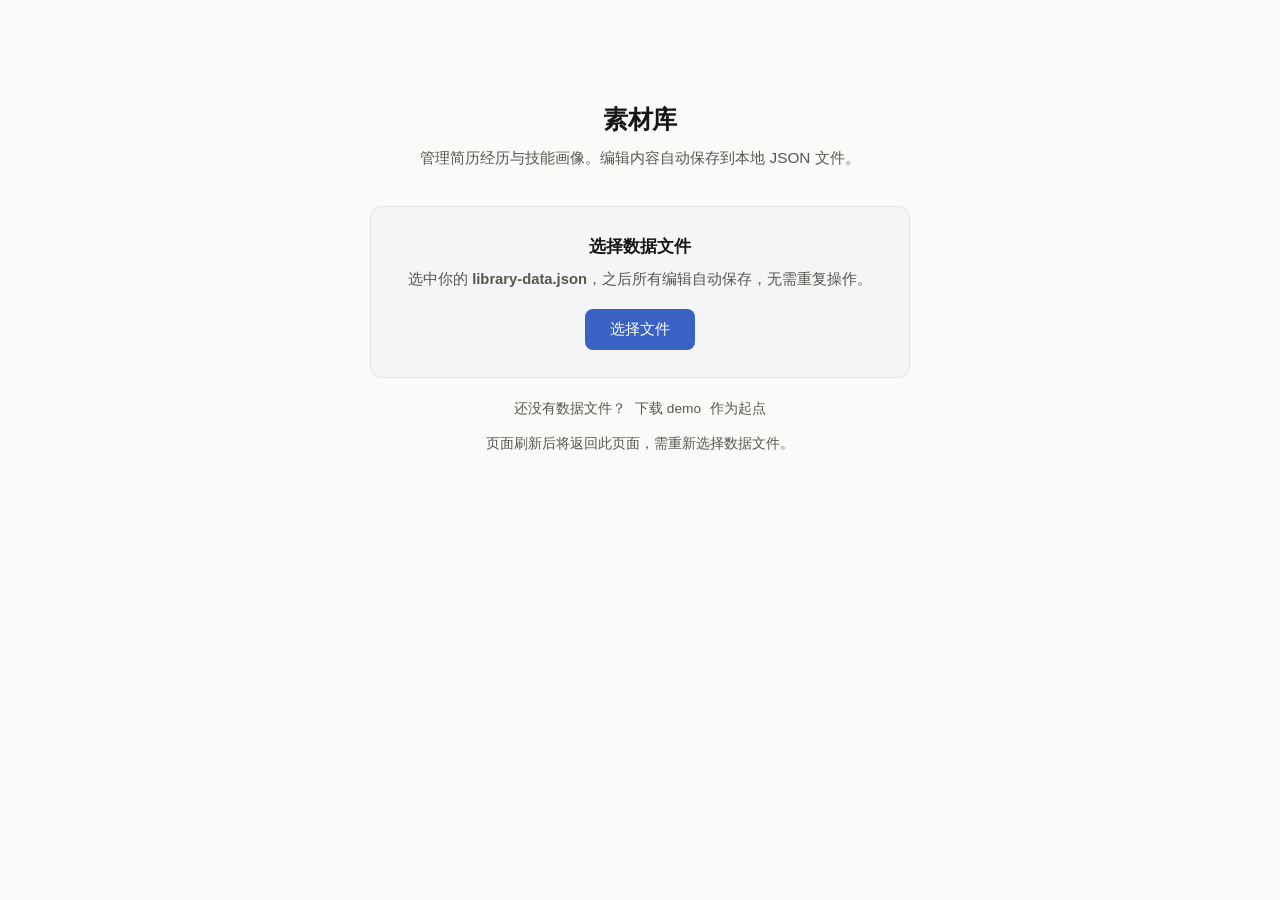
==== commit ffa370bc: "v3.1: data/UI split, role profiles, Path D rewrite, routing consolidation, SKILL.md streamlined - Sp" ====
--- a/material-library/library.html
+++ b/material-library/library.html
@@ -1,6 +1,4 @@
-<!doctype html>
-<html lang="zh-CN">
-<head>
+<html lang="zh-CN"><head>
 <meta charset="utf-8">
 <meta name="viewport" content="width=device-width, initial-scale=1.0">
 <title>素材库</title>
@@ -52,6 +50,18 @@
 .filter-pill:hover { background: var(--hover); color: var(--text); }
 .filter-pill.active { background: var(--accent); color: #fff; border-color: var(--accent); }
 
+/* Role bar */
+.role-bar { display: flex; align-items: center; gap: .25rem; flex-wrap: wrap; margin-bottom: .65rem; padding-bottom: .65rem; border-bottom: 1px solid var(--border-light); }
+.role-pill { font-size: .78rem; font-family: var(--font-ui); padding: .28rem .8rem; border-radius: 999px; border: 1px solid var(--border); background: none; color: var(--text-secondary); cursor: pointer; transition: all var(--fast) var(--ease-out); font-weight: 500; }
+.role-pill:hover { background: var(--hover); color: var(--text); border-color: var(--border); }
+.role-pill.active { background: var(--accent); color: #fff; border-color: var(--accent); }
+.role-pill-add { border-style: dashed; font-weight: 400; }
+.role-pill-add:hover { border-color: var(--accent); color: var(--accent); background: var(--accent-subtle); }
+.role-pill-group { display: inline-flex; align-items: center; }
+.role-pill-group .role-pill { border-radius: 999px 0 0 999px; }
+.role-pill-del { font-size: .7rem; padding: .28rem .5rem; border: 1px solid var(--border); border-left: none; border-radius: 0 999px 999px 0; background: none; color: var(--text-secondary); cursor: pointer; transition: all var(--fast) var(--ease-out); line-height: 1; }
+.role-pill-del:hover { color: var(--error); background: var(--error-subtle); }
+
 /* Buttons */
 .btn { font-size: .8rem; font-family: var(--font-ui); border-radius: var(--radius-sm); cursor: pointer; transition: all var(--fast) var(--ease-out); display: inline-flex; align-items: center; gap: .3rem; padding: .45rem .9rem; font-weight: 500; border: none; }
 .btn-primary { background: var(--accent); color: #fff; }
@@ -71,7 +81,7 @@
 .entry-card .card-head .info { flex: 1; min-width: 0; }
 .entry-card .card-head .info h3 { font-size: .95rem; font-weight: 600; line-height: 1.35; display: flex; align-items: center; gap: .4rem; }
 .entry-card .card-head .info .meta { font-size: .76rem; color: var(--text-secondary); margin-top: .15rem; }
-.type-badge { font-size: .58rem; font-weight: 600; padding: .1rem .4rem; border-radius: 999px; white-space: nowrap; flex-shrink: 0; letter-spacing: .03em; }
+.type-badge { font-size: .72rem; font-weight: 600; padding: .1rem .5rem; border-radius: 999px; white-space: nowrap; flex-shrink: 0; letter-spacing: .03em; }
 .type-badge.internship { background: oklch(55% .16 142 / .12); color: var(--success); }
 .type-badge.project { background: var(--accent-subtle); color: var(--accent); }
 .entry-card .card-head .actions { display: flex; gap: .25rem; flex-shrink: 0; }
@@ -86,7 +96,7 @@
 .entry-card .ach + .ach { border-top: 1px solid var(--border-light); }
 .entry-card .ach .ach-text { color: var(--text-secondary); flex: 1; }
 .entry-card .ach .ach-text strong { color: var(--text); }
-.entry-card .ach .ach-actions { display: flex; gap: .15rem; flex-shrink: 0; opacity: .45; transition: opacity var(--fast); }
+.entry-card .ach .ach-actions { display: flex; gap: .15rem; flex-shrink: 0; opacity: 0; transition: opacity 180ms var(--ease-out); }
 .entry-card .ach:hover .ach-actions { opacity: 1; }
 .ach-add { margin-top: .4rem; }
 .ach-add-btn { font-size: .82rem; color: var(--text-secondary); background: none; border: 1px dashed var(--border); border-radius: var(--radius-sm); padding: .4rem .8rem; cursor: pointer; font-family: var(--font-ui); transition: all var(--fast); width: 100%; text-align: center; }
@@ -94,25 +104,39 @@
 
 /* Skill dimension card */
 .dim-card { border: 1px solid var(--border-light); border-radius: var(--radius-md); padding: 1rem 1.15rem; margin-bottom: .75rem; background: var(--surface); }
-.dim-card .dim-head { display: flex; justify-content: space-between; align-items: center; margin-bottom: .55rem; }
-.dim-card .dim-head h3 { font-size: .88rem; font-weight: 600; }
+.dim-card .dim-head { display: flex; justify-content: space-between; align-items: center; margin-bottom: .55rem; cursor: pointer; user-select: none; }
+.dim-card .dim-head h3 { font-size: .88rem; font-weight: 600; display: flex; align-items: center; gap: .3rem; }
+.dim-card .dim-head .collapse-icon { font-size: .65rem; color: var(--text-secondary); transition: transform 180ms var(--ease-out); display: inline-block; }
 .dim-card .dim-head .dim-actions { display: flex; gap: .25rem; }
-.dim-card .sub-skill { display: flex; align-items: baseline; gap: .5rem; padding: .45rem .4rem; font-size: .82rem; border-radius: var(--radius-sm); }
+.dim-body { overflow: hidden; transition: max-height 200ms var(--ease-out), opacity 180ms var(--ease-out); }
+.dim-body.collapsed { max-height: 0 !important; opacity: 0; }
+.dim-card .sub-skill { display: block; padding: .45rem .4rem .5rem; font-size: .82rem; border-radius: var(--radius-sm); }
 .dim-card .sub-skill:hover { background: var(--hover); }
-.dim-card .sub-skill .ss-name { font-weight: 600; min-width: 90px; color: var(--text); }
-.dim-card .sub-skill .ss-desc { flex: 1; color: var(--text-secondary); }
-.dim-card .sub-skill .ss-prof { font-size: .68rem; font-weight: 600; padding: .1rem .45rem; border-radius: 999px; white-space: nowrap; }
-.ss-prof.prof-精通 { background: oklch(55% .16 142 / .15); color: var(--success); }
-.ss-prof.prof-熟练 { background: oklch(55% .16 142 / .1); color: var(--success); }
-.ss-prof.prof-熟悉 { background: oklch(62% .18 75 / .1); color: var(--warning); }
-.ss-prof.prof-了解 { background: oklch(50% .22 25 / .06); color: var(--error); }
-.dim-card .sub-skill .ss-actions { display: flex; gap: .15rem; flex-shrink: 0; opacity: .45; transition: opacity var(--fast); }
+.dim-card .sub-skill .ss-header { display: flex; align-items: baseline; gap: .5rem; }
+.dim-card .sub-skill .ss-name { font-weight: 600; color: var(--text); }
+.dim-card .sub-skill .ss-desc { margin-top: .18rem; color: var(--text-secondary); line-height: 1.5; }
+.dim-card .sub-skill .ss-prof { font-size: .68rem; font-weight: 600; padding: .1rem .45rem; border-radius: 999px; white-space: nowrap; flex-shrink: 0; }
+.ss-prof.prof-熟练 { background: oklch(55% .15 145 / .12); color: oklch(45% .16 140); }
+.ss-prof.prof-熟悉 { background: oklch(60% .12 75 / .1); color: oklch(50% .14 70); }
+.ss-prof.prof-了解 { background: oklch(55% .02 250 / .08); color: oklch(40% .03 250); }
+.dim-card .sub-skill .ss-actions { display: flex; gap: .15rem; flex-shrink: 0; opacity: 0; transition: opacity 180ms var(--ease-out); }
 .dim-card .sub-skill:hover .ss-actions { opacity: 1; }
 .dim-add-btn { width: 100%; text-align: center; font-size: .82rem; color: var(--text-secondary); background: none; border: 1px dashed var(--border); border-radius: var(--radius-sm); padding: .4rem .8rem; cursor: pointer; font-family: var(--font-ui); margin-top: .5rem; transition: all var(--fast); }
 .dim-add-btn:hover { border-color: var(--accent); color: var(--accent); background: var(--accent-subtle); }
 
 /* Empty */
 .empty-state { text-align: center; padding: 2.5rem 1rem; color: var(--text-secondary); font-size: .8rem; }
+
+/* Onboarding */
+.onboarding { max-width: 540px; margin: 4rem auto 0; text-align: center; }
+.onboarding-title { font-size: 1.4rem; font-weight: 600; letter-spacing: -.01em; margin: 0 0 .35rem; }
+.onboarding-desc { color: var(--text-secondary); font-size: .85rem; line-height: 1.6; margin: 0 0 2rem; }
+.onboarding-card { text-align: center; background: var(--panel); border: 1px solid var(--border-light); border-radius: var(--radius-md); padding: 1.5rem 1.8rem; margin-bottom: 1rem; }
+.onboarding-card h2 { font-size: .92rem; font-weight: 600; margin: 0 0 .4rem; }
+.onboarding-card p { color: var(--text-secondary); font-size: .82rem; line-height: 1.6; margin: 0 0 1rem; }
+.onboarding-card .btn { font-size: .85rem; padding: .55rem 1.4rem; }
+.onboarding-hint { font-size: .76rem; color: var(--text-secondary); }
+.onboarding-hint .btn { font-size: .76rem; padding: .2rem .5rem; vertical-align: baseline; }
 
 /* Overlay */
 .overlay { position: fixed; inset: 0; z-index: 60; background: oklch(0% 0 0 / .4); display: flex; justify-content: center; align-items: flex-start; padding-top: 8vh; overflow-y: auto; }
@@ -138,20 +162,159 @@
 </head>
 <body>
 
-<div class="container" id="app"></div>
-
-<script id="library-data" type="application/json">
-{"meta":{"version":"3.0","lastModified":"2026-06-03","candidateName":"李小明"},"profile":{"basics":{"name":"李小明","intent":"求职意向：产品运营实习生","location":"上海","undergraduate":"复旦大学 新闻学院 传播学","graduate":"上海交通大学 媒体与传播学院 新闻与传播","graduationYear":"2026","email":"lixiaoming@example.com","phone":"13900001111"},"education":[{"degree":"硕士","school":"上海交通大学","college":"媒体与传播学院","major":"新闻与传播","period":"2024.09-2026.06"},{"degree":"本科","school":"复旦大学","college":"新闻学院","major":"传播学","period":"2020.09-2024.06"}]},"experiences":[{"id":"exp-001","type":"internship","source":{"company":"某头部互联网公司-内容生态部","role":"产品运营实习生","period":"2025.06-2025.09"},"content":{"achievements":[{"label":"内容供给策略优化","text":"负责短视频内容池的供给侧分析，通过SQL提取6个月消费与互动数据（样本量50W+条），识别出低互动率且高曝光的「高曝低效」内容类型4类，输出供给质量分析报告并推动汰换机制上线。优质内容曝光占比从31%提升至38%，人均消费时长从12.4min提升至14.6min，日均低质内容曝光量下降约40W次。"},{"label":"创作者激励体系搭建","text":"主导创作者激励体系的产品化设计：分析10W+创作者行为数据，按投稿频次与互动表现划分为4个等级，设计对应成长任务（新手引导→进阶挑战→高阶权益）与阶梯式流量激励。输出PRD初稿并协同研发、运营、设计团队推动上线，周活跃创作者数从8,200提升至11,100，头部创作者月流失率从18%降至6%。"},{"label":"产品工具搭建与体验优化","text":"针对SKU认知门槛高、推荐不准的业务卡点，0-1搭建内容产品导航平台，实现「内容类型×用户分层」交叉定位与一键跳转。单次运营决策时长降低30min，上线当周核心业务线渗透率达60%，人均周检索7次，信息查找效率提升显著。"}]}},{"id":"exp-002","type":"internship","source":{"company":"某快消品牌-市场部","role":"品牌营销实习生","period":"2025.02-2025.05"},"content":{"achievements":[{"label":"新品上市推广与用户增长","text":"负责新品上市的用户增长与内容触达策略：基于目标客群画像设计社交媒体种草内容矩阵，筛选50+垂类KOL并按粉丝画像分层投放，最终触达用户超500万，新品首月销售额超额20%达成目标。"},{"label":"用户洞察与竞品分析","text":"开展消费者深度访谈与问卷调研（N=200+），结合电商评论挖掘与竞品动态追踪，定位消费者核心决策因子，输出品类机会报告，驱动产品卖点提炼与包装优化，新品上市后复购率提升15个百分点。"}]}},{"id":"exp-003","type":"internship","source":{"company":"某AI初创公司-产品部","role":"AI产品实习生","period":"2024.10-2025.01"},"content":{"achievements":[{"label":"AI内容审核工作流搭建","text":"发现审核团队日均处理量瓶颈（300条/人）导致审核时效不达标，分析工作流中可自动化环节，设计LLM预审方案并撰写PRD协调工程团队落地。人工审核量从300条/人降至120条/人，审核时效从4h缩短至1.5h，内容合规风险事件发生率降低80%。"},{"label":"数据标注体系与质量标准建设","text":"为解决AI模型训练数据质量不稳定的问题，设计涵盖基础体验（一致性、记忆力）与策略表现（合规度、准确度）等12维量化评分矩阵的标注SOP。标注结果二次加权Kappa系数达0.7，数据标注一致性提升40%，模型训练效果提升12%。"}]}},{"id":"proj-001","type":"project","source":{"title":"短视频热点预测模型","role":"核心成员","period":"2025.07-2025.09"},"content":{"achievements":[{"label":"项目背景","text":"内容运营团队在热点选题上高度依赖人工经验判断，选题成功率仅35%，且响应速度落后竞品2-3小时，导致流量流失。"},{"label":"关键产出","text":"（1）构建基于历史爆款内容的12维特征指标体系，结合时序分析预测热点趋势，选题命中率从35%提升至49%；（2）搭建自动化热点监控看板，实现分钟级异动预警，响应速度缩短至30min以内。"}]}},{"id":"proj-002","type":"project","source":{"title":"AI 产品内容生态优化项目","role":"负责人","period":"2025.10-2025.12"},"content":{"achievements":[{"label":"项目背景","text":"AI对话产品在多场景下内容生成质量不稳定，用户投诉率高，且缺乏系统性的效果评估机制。"},{"label":"关键产出","text":"（1）搭建多语言平行语料库与自动化评估管线，实现内容质量的分钟级监控；（2）设计3类递进式Prompt约束规则，通过人工测评迭代3版Prompt，内容OOC率降低85%，用户对话续写率提升30%。"}]}}],"skillDimensions":[{"name":"产品技能","items":[{"name":"熟练使用Axure、","proficiency":"熟练","description":"熟练使用Axure、墨刀进行原型设计，具备PRD撰写与需求管理经验"},{"name":"熟悉Scrum开发流","proficiency":"熟练","description":"熟悉Scrum开发流程与跨团队项目协同"},{"name":"掌握用户访谈、问卷调","proficiency":"熟练","description":"掌握用户访谈、问卷调研、可用性测试等用户研究方法。"}]},{"name":"数据技能","items":[{"name":"熟练使用SQL进行日","proficiency":"熟练","description":"熟练使用SQL进行日常数据提取与分析"},{"name":"精通Excel数据透","proficiency":"熟练","description":"精通Excel数据透视表与可视化"},{"name":"具备Python基础","proficiency":"熟练","description":"具备Python基础编程与自动化脚本编写能力"},{"name":"熟悉神策、Growi","proficiency":"熟练","description":"熟悉神策、GrowingIO等数据分析平台。"}]},{"name":"AI工具","items":[{"name":"熟悉LLM应用与Pr","proficiency":"掌握","description":"熟悉LLM应用与Prompt工程，有AI辅助内容审核与内容生成质量评估的实践经验"},{"name":"掌握Claude C","proficiency":"掌握","description":"掌握Claude Code、Coze等AI开发工具的基础使用。"}]},{"name":"语言能力","items":[{"name":"CET-4、CET-","proficiency":"熟练","description":"CET-4、CET-6"},{"name":"英语读写流利，可独立","proficiency":"熟练","description":"英语读写流利，可独立完成英文文档撰写与跨文化业务沟通"},{"name":"具备中英双语内容策划","proficiency":"熟练","description":"具备中英双语内容策划与编辑能力。"}]}]}
-</script>
+<div class="container" id="app"><div class="page-header"><h1>素材库</h1><div style="display:flex;align-items:center;gap:.5rem"><button class="btn btn-ghost btn-sm" onclick="writeToDisk()" style="color:var(--warning)" title="保存到磁盘">● 未保存</button><button class="btn btn-primary" onclick="startNewEntry()">+ 新增素材</button></div></div><div class="tabs"><button class="tab active" onclick="switchTab('entries')">素材条目</button><button class="tab" onclick="switchTab('skills')">技能画像</button></div><div class="role-bar"><button class="role-pill" onclick="switchRole(null)">全部素材</button><span class="role-pill-group"><button class="role-pill" onclick="switchRole('产品经理')">产品经理</button><button class="role-pill-del" onclick="event.stopPropagation();deleteRole('产品经理')" title="删除此岗位">×</button></span><span class="role-pill-group"><button class="role-pill active" onclick="switchRole('产品运营')">产品运营</button><button class="role-pill-del" onclick="event.stopPropagation();deleteRole('产品运营')" title="删除此岗位">×</button></span><button class="role-pill role-pill-add" onclick="createRole()">+ 新建岗位</button><span style="margin-left:auto;font-size:.72rem;color:var(--text-secondary)">编辑后保存即存入「产品运营」</span></div><div class="filter-row"><div class="filter-pills"><button class="filter-pill active" onclick="setFilter('全部')">全部 (5)</button><button class="filter-pill" onclick="setFilter('实习')">实习 (3)</button><button class="filter-pill" onclick="setFilter('项目')">项目 (2)</button></div></div><div class="entry-card internship flash" id="card-exp-001"><div class="card-head"><div class="info"><h3><span class="type-badge internship">实习</span>字节跳动-飞书 GTM-增值体验部 · ToB商业化产品运营 <span style="font-size:.64rem;color:var(--accent);font-weight:400">（岗位改写）</span></h3></div><div class="card-right"><span class="period">2025.11-2026.05</span><div class="actions"><button class="btn btn-ghost btn-sm" onclick="startEditEntry('exp-001')">编辑</button><button class="btn btn-ghost btn-sm" onclick="confirmDeleteEntry('exp-001')" style="color:var(--error)">删除</button></div></div></div><div class="ach-section"><div class="ach"><span class="ach-text"><strong>中台产品工具搭建：</strong>针对SKU认知门槛高、推荐不准的业务卡点，开展销售团队需求调研（N=15+），绘制销售决策旅程地图，独立输出产品导航平台PRD--定义「客群规模x生命周期阶段」交叉定位逻辑与一键跳转交互方案，划定MVP范围，并从0到1开发产品。方案上线后，单次决策时长降低30min，首周核心业务线渗透率达60%。</span><span class="ach-actions"><button class="btn btn-ghost btn-sm" onclick="event.stopPropagation();editAchievement('exp-001',0)">编辑</button><button class="btn btn-ghost btn-sm" onclick="event.stopPropagation();deleteAchievement('exp-001',0)" style="color:var(--error)">删除</button></span></div><div class="ach"><span class="ach-text"><strong>客户分层与服务产品设计：</strong>参与服务产品增量探索，分析商业化大盘转化数据，识别腰部客户对「重交付、全包制」服务模式的轻量/按需交付诉求，协同团队设计「按需订阅式」SKU的产品方案与权益边界。上线后大盘月均订单量增加15%，TCV首月收入增长10%。</span><span class="ach-actions"><button class="btn btn-ghost btn-sm" onclick="event.stopPropagation();editAchievement('exp-001',1)">编辑</button><button class="btn btn-ghost btn-sm" onclick="event.stopPropagation();deleteAchievement('exp-001',1)" style="color:var(--error)">删除</button></span></div><div class="ach"><span class="ach-text"><strong>客户落地与产品推广：</strong>负责AI工作坊等高客单价付费培训产品的客户售前对接与交付执行，累计支持20+场付费培训（履约金额超80万，客户满意度4.8/5），参训企业飞书AI功能渗透率平均提升25%。</span><span class="ach-actions"><button class="btn btn-ghost btn-sm" onclick="event.stopPropagation();editAchievement('exp-001',2)">编辑</button><button class="btn btn-ghost btn-sm" onclick="event.stopPropagation();deleteAchievement('exp-001',2)" style="color:var(--error)">删除</button></span></div></div></div><div class="entry-card internship" id="card-exp-002"><div class="card-head"><div class="info"><h3><span class="type-badge internship">实习</span>作业帮-模型数据部-PolyBuzz（角色扮演类出海AI） · AI产品运营</h3></div><div class="card-right"><span class="period">2025.08-2025.11</span><div class="actions"><button class="btn btn-ghost btn-sm" onclick="event.stopPropagation();copyFromMaster('exp-002')" title="从原始版本复制到此岗位，然后可以独立改写">从原始复制</button><button class="btn btn-ghost btn-sm" onclick="startEditEntry('exp-002')">编辑</button><button class="btn btn-ghost btn-sm" onclick="confirmDeleteEntry('exp-002')" style="color:var(--error)">删除</button></div></div></div><div class="ach-section"><div class="ach"><span class="ach-text"><strong>用户洞察与需求分析：</strong>为提升用户留存，通过SQL提取埋点及客诉全量数据，搭建「规则库关键词命中-LLM语义打标-人工抽检复筛」三级定性分析机制(周均处理2000条评论)，同步对Loveydovey等直接竞品进行NSFW策略拆解，定位「NSFW话题合规硬拦截流失」卡点，协同产品落地「柔性防御」优化策略。策略上线后，相关差评率环比降低80%、目标流失客群人均留存时长增加约35%。</span><span class="ach-actions"><button class="btn btn-ghost btn-sm" onclick="event.stopPropagation();editAchievement('exp-002',0)">编辑</button><button class="btn btn-ghost btn-sm" onclick="event.stopPropagation();deleteAchievement('exp-002',0)" style="color:var(--error)">删除</button></span></div><div class="ach"><span class="ach-text"><strong>模型调优设计与数据验证：</strong>参与「NSFW话题管理」-「柔性防御路由分支」-「内容生成」模块Prompt设计，视NSFW意图计数槽位次数设定「人设拉扯」-「环境打断」-「镜头平移」3类递进式约束规则，编写动态挂载few-shot示例，并基于人工测评迭代3版Prompt以修正示例语气漏洞，标注团队内部测评OOC率降低85%，拦截后用户对话续写率提升30%。</span><span class="ach-actions"><button class="btn btn-ghost btn-sm" onclick="event.stopPropagation();editAchievement('exp-002',1)">编辑</button><button class="btn btn-ghost btn-sm" onclick="event.stopPropagation();deleteAchievement('exp-002',1)" style="color:var(--error)">删除</button></span></div><div class="ach"><span class="ach-text"><strong>标注规范建设：</strong>搭建涵盖基础体验（人设一致性、记忆力）与策略表现（NSFW拦截准确度、合规度）的12维量化评分矩阵及标注SOP，通过二次加权Kappa系数（达0.7）监控标注一致性，有效消除主观偏差，标注数据稳定支持模型周级迭代。</span><span class="ach-actions"><button class="btn btn-ghost btn-sm" onclick="event.stopPropagation();editAchievement('exp-002',2)">编辑</button><button class="btn btn-ghost btn-sm" onclick="event.stopPropagation();deleteAchievement('exp-002',2)" style="color:var(--error)">删除</button></span></div></div></div><div class="entry-card internship" id="card-exp-003"><div class="card-head"><div class="info"><h3><span class="type-badge internship">实习</span>生活·读书·新知三联书店-总编室（版权部） · 海外商业化运营</h3></div><div class="card-right"><span class="period">2022.07-2025.02</span><div class="actions"><button class="btn btn-ghost btn-sm" onclick="event.stopPropagation();copyFromMaster('exp-003')" title="从原始版本复制到此岗位，然后可以独立改写">从原始复制</button><button class="btn btn-ghost btn-sm" onclick="startEditEntry('exp-003')">编辑</button><button class="btn btn-ghost btn-sm" onclick="confirmDeleteEntry('exp-003')" style="color:var(--error)">删除</button></div></div></div><div class="ach-section"><div class="ach"><span class="ach-text"><strong>客群拓展与漏斗转化：</strong>负责海外版权输出业务，搭建「潜客建库-定向触达-意向培育-签约转化」运营漏斗，建立客户业务资料库，基于其历史偏好建立标签分层触达体系，通过A/B测试优化触达话术与推介策略，渠道有效响应率提高30%，并引入目标语文本试读、限时排他权等递进权益减少中段流失，推动50+本图书版权商业变现。</span><span class="ach-actions"><button class="btn btn-ghost btn-sm" onclick="event.stopPropagation();editAchievement('exp-003',0)">编辑</button><button class="btn btn-ghost btn-sm" onclick="event.stopPropagation();deleteAchievement('exp-003',0)" style="color:var(--error)">删除</button></span></div><div class="ach"><span class="ach-text"><strong>版权交易履约与中台提效：</strong>针对跨国版权贸易中合同流转慢、历史条款翻译非标的业务卡点，利用Python+CAT工具完成2W+条语料清洗与对齐，统一术语口径、实现高相似语料自动匹配与回填，缩短单笔版权商业履约周期约15%，有效支撑前端变现链路。</span><span class="ach-actions"><button class="btn btn-ghost btn-sm" onclick="event.stopPropagation();editAchievement('exp-003',1)">编辑</button><button class="btn btn-ghost btn-sm" onclick="event.stopPropagation();deleteAchievement('exp-003',1)" style="color:var(--error)">删除</button></span></div></div></div><div class="entry-card project" id="card-proj-001"><div class="card-head"><div class="info"><h3><span class="type-badge project">项目</span>飞书培训交付伙伴认证系统0-1建设 · 负责人</h3></div><div class="card-right"><span class="period">2025.12-2026.02</span><div class="actions"><button class="btn btn-ghost btn-sm" onclick="event.stopPropagation();copyFromMaster('proj-001')" title="从原始版本复制到此岗位，然后可以独立改写">从原始复制</button><button class="btn btn-ghost btn-sm" onclick="startEditEntry('proj-001')">编辑</button><button class="btn btn-ghost btn-sm" onclick="confirmDeleteEntry('proj-001')" style="color:var(--error)">删除</button></div></div></div><div class="ach-section"><div class="ach"><span class="ach-text"><strong>项目背景：</strong>传统认证模式依赖人工，低ROI重复劳动多发，视频审阅反馈滞后、考核题目时效断层、流程不透明等问题显著。</span><span class="ach-actions"><button class="btn btn-ghost btn-sm" onclick="event.stopPropagation();editAchievement('proj-001',0)">编辑</button><button class="btn btn-ghost btn-sm" onclick="event.stopPropagation();deleteAchievement('proj-001',0)" style="color:var(--error)">删除</button></span></div><div class="ach"><span class="ach-text"><strong>关键产出：</strong>（1）AI智能考核体系：基于Coze搭建考核智能体，实现依据上传文档组卷、试卷分发、批改及成绩汇总全流程自动化，人工成本降低95%，并通过多维表格插件化发布实现部门快速复用；（2）认证系统全流程管理：搭建120+字段、10+仪表盘、5+工作流，实现视频审阅、信息流转及触达自动化，完成数据可视化、业务闭环，并以应用模式对外发布。</span><span class="ach-actions"><button class="btn btn-ghost btn-sm" onclick="event.stopPropagation();editAchievement('proj-001',1)">编辑</button><button class="btn btn-ghost btn-sm" onclick="event.stopPropagation();deleteAchievement('proj-001',1)" style="color:var(--error)">删除</button></span></div></div></div><div class="entry-card project" id="card-proj-002"><div class="card-head"><div class="info"><h3><span class="type-badge project">项目</span>AI 驱动的简历诊断与定制Skill · side project 负责人</h3></div><div class="card-right"><span class="period">2025.05-2026.06</span><div class="actions"><button class="btn btn-ghost btn-sm" onclick="event.stopPropagation();copyFromMaster('proj-002')" title="从原始版本复制到此岗位，然后可以独立改写">从原始复制</button><button class="btn btn-ghost btn-sm" onclick="startEditEntry('proj-002')">编辑</button><button class="btn btn-ghost btn-sm" onclick="confirmDeleteEntry('proj-002')" style="color:var(--error)">删除</button></div></div></div><div class="ach-section"><div class="ach"><span class="ach-text"><strong>用户洞察：</strong>通过20+名求职者访谈与社媒舆情分析，定位LLM意见柔化、海投场景投递效率低、简历与业务匹配度低等痛点。</span><span class="ach-actions"><button class="btn btn-ghost btn-sm" onclick="event.stopPropagation();editAchievement('proj-002',0)">编辑</button><button class="btn btn-ghost btn-sm" onclick="event.stopPropagation();deleteAchievement('proj-002',0)" style="color:var(--error)">删除</button></span></div><div class="ach"><span class="ach-text"><strong>关键动作：</strong>为修正LLM礼貌偏误，引入「敌意 Persona」评估机制，并将评估产出从碎片化重估为多维评分+逐段批判+全覆盖重写的诊断报告；设计含图片等格式导出的多套HTML简历模板，提高简历的信息密度与管理、导出效率。</span><span class="ach-actions"><button class="btn btn-ghost btn-sm" onclick="event.stopPropagation();editAchievement('proj-002',1)">编辑</button><button class="btn btn-ghost btn-sm" onclick="event.stopPropagation();deleteAchievement('proj-002',1)" style="color:var(--error)">删除</button></span></div><div class="ach"><span class="ach-text"><strong>闭环迭代：</strong>定义「生成简历人工编辑距离」为核心指标，依据30+份用户反馈进行「内置岗位能力模型库」等3次迭代，受访者平均编辑距离降低50%（200字符）。</span><span class="ach-actions"><button class="btn btn-ghost btn-sm" onclick="event.stopPropagation();editAchievement('proj-002',2)">编辑</button><button class="btn btn-ghost btn-sm" onclick="event.stopPropagation();deleteAchievement('proj-002',2)" style="color:var(--error)">删除</button></span></div></div></div></div>
+
 
 <script>
-// ═══ Parse ═══
-var LIB;
-(function() {
-  try { LIB = JSON.parse(document.getElementById('library-data').textContent.trim()); }
-  catch(e) { document.getElementById('app').innerHTML = '<div class="empty-state">数据解析失败</div>'; throw e; }
+// ═══ Parse — load from JSON file ═══
+var LIB = null;
+
+function hasFSA() { return typeof window.showOpenFilePicker === 'function'; }
+
+// ═══ File persistence (File System Access API + IndexedDB) ═══
+var fileHandle = null;
+var dirty = false;
+
+function serializeLibrary() { return JSON.stringify(LIB, null, 2); }
+
+function idbOpen() {
+  return new Promise(function(resolve, reject) {
+    var req = indexedDB.open('material-library', 2);
+    req.onupgradeneeded = function() { req.result.createObjectStore('handles'); };
+    req.onsuccess = function() { resolve(req.result); };
+    req.onerror = function() { reject(req.error); };
+  });
+}
+
+function idbGetHandle() {
+  return idbOpen().then(function(db) {
+    return new Promise(function(resolve) {
+      var tx = db.transaction('handles', 'readonly');
+      var r = tx.objectStore('handles').get('fileHandle');
+      r.onsuccess = function() { resolve(r.result ? r.result.h : null); };
+      r.onerror = function() { resolve(null); };
+    });
+  }).catch(function() { return null; });
+}
+
+function idbSaveHandle(h) {
+  return idbOpen().then(function(db) {
+    return new Promise(function(resolve, reject) {
+      var tx = db.transaction('handles', 'readwrite');
+      tx.onerror = function() { reject(tx.error); };
+      tx.onabort = function() { reject(tx.error); };
+      tx.oncomplete = function() { resolve(); };
+      tx.objectStore('handles').put({ h: h }, 'fileHandle');
+    });
+  });
+}
+
+function idbClearHandle() {
+  return idbOpen().then(function(db) {
+    return new Promise(function(resolve) {
+      var tx = db.transaction('handles', 'readwrite');
+      tx.onerror = function() { resolve(); };
+      tx.oncomplete = function() { resolve(); };
+      tx.objectStore('handles').delete('fileHandle');
+    });
+  });
+}
+
+async function loadFromHandle(h) {
+  try {
+    var f = await h.getFile();
+    var text = await f.text();
+    LIB = JSON.parse(text);
+    if (!LIB || typeof LIB !== 'object' || !LIB.experiences || !LIB.skillDimensions) throw new Error('数据格式不正确：缺少 experiences 或 skillDimensions 字段');
+    fileHandle = h;
+    try { await idbSaveHandle(h); } catch(ee) { console.warn('Handle cache failed:', ee); }
+    dirty = false;
+    render();
+  } catch(e) {
+    console.error('Load failed:', e);
+    LIB = null;
+    fileHandle = null;
+    try { await idbClearHandle(); } catch(ee) {}
+    alert('无法加载文件：' + e.message + '\n\n请确认选择的是 library-data.json 文件。');
+    render();
+  }
+}
+
+async function openLibraryFile() {
+  try {
+    var handles = await window.showOpenFilePicker({ multiple: false });
+    if (!handles.length) return;
+    var app = document.getElementById('app');
+    if (app) app.innerHTML = '<div class=\"empty-state\">加载中...</div>';
+    await loadFromHandle(handles[0]);
+  } catch(e) {
+    if (e.name === 'AbortError') return;
+    console.error('Open failed:', e);
+    if (e.name === 'SecurityError') {
+      alert('当前页面不是安全上下文，无法使用文件选择器。\n\n解决方法：\n1. 直接用浏览器打开 library.html（file:// 协议）\n2. 或用 HTTPS 访问');
+    } else {
+      alert('打开文件失败：' + e.message);
+    }
+  }
+}
+
+async function writeToDisk() {
+  if (!fileHandle) return downloadFile();
+  try {
+    var perm = await fileHandle.queryPermission({ mode: 'readwrite' });
+    if (perm !== 'granted') {
+      perm = await fileHandle.requestPermission({ mode: 'readwrite' });
+      if (perm !== 'granted') { alert('需要写入权限才能保存'); return; }
+    }
+    var writable = await fileHandle.createWritable();
+    await writable.write(serializeLibrary());
+    await writable.close();
+    dirty = false;
+    render();
+  } catch(e) {
+    console.error('Write failed:', e);
+    await idbClearHandle();
+    fileHandle = null;
+    alert('保存失败，文件可能已被移动。请重新打开 JSON 文件。');
+    render();
+  }
+}
+
+function downloadFile() {
+  var json = LIB ? serializeLibrary() : JSON.stringify({
+    meta: { version: '3.0', lastModified: '', candidateName: '' },
+    profile: { basics: { name: '', intent: '', location: '', undergraduate: '', graduate: '', graduationYear: '', email: '', phone: '' }, education: [] },
+    experiences: [],
+    skillDimensions: [],
+    roleProfiles: {}
+  }, null, 2);
+  var blob = new Blob([json], { type: 'application/json' });
+  var a = document.createElement('a');
+  a.href = URL.createObjectURL(blob);
+  a.download = 'library-data.json';
+  a.click();
+  URL.revokeObjectURL(a.href);
+  dirty = false;
+  render();
+}
+
+function markDirty() { dirty = true; }
+
+window.addEventListener('beforeunload', function(e) {
+  if (dirty) { e.preventDefault(); e.returnValue = ''; }
+});
+
+(function init() {
+  if (!hasFSA()) { render(); return; }
+  idbGetHandle().then(function(h) {
+    if (h) {
+      h.queryPermission({ mode: 'readwrite' }).then(function(p) {
+        if (p === 'granted') { loadFromHandle(h); }
+        else { render(); }
+      });
+    } else { render(); }
+  });
 })();
-if (!LIB) throw new Error('Parse failed');
 
 // ═══ State ═══
 var activeTab = 'entries'; // 'entries' | 'skills'
@@ -161,6 +324,54 @@
 var editingDim = null;     // dimension name being edited
 var editingSkill = null;   // { dimName, idx } for sub-skill being edited
 var deleteConfirm = null;
+var activeRole = null;     // null = master view, string = role profile name
+
+// ═══ Role helpers ═══
+function ensureRoleProfiles() { if (!LIB.roleProfiles) LIB.roleProfiles = {}; }
+function getRoleNames() { ensureRoleProfiles(); return Object.keys(LIB.roleProfiles); }
+function getEffectiveAchievements(entry) {
+  if (activeRole && LIB.roleProfiles && LIB.roleProfiles[activeRole] && LIB.roleProfiles[activeRole][entry.id]) {
+    return LIB.roleProfiles[activeRole][entry.id];
+  }
+  return entry.content.achievements;
+}
+function switchRole(name) { activeRole = (name === activeRole) ? null : name; render(); }
+function createRole() {
+  var name = prompt('新岗位名称（如 AI产品经理）：');
+  if (!name || !name.trim()) return;
+  name = name.trim();
+  ensureRoleProfiles();
+  if (LIB.roleProfiles[name]) { alert('岗位「' + name + '」已存在'); return; }
+  LIB.roleProfiles[name] = {};
+  // Auto-copy all master achievements to new role
+  LIB.experiences.forEach(function(e) {
+    LIB.roleProfiles[name][e.id] = JSON.parse(JSON.stringify(e.content.achievements));
+  });
+  activeRole = name;
+  markDirty();
+  render();
+  writeToDisk();
+}
+function deleteRole(name) {
+  if (!confirm('删除岗位「' + name + '」？\n经历原始版本不受影响，仅删除该岗位下的改写版本。')) return;
+  ensureRoleProfiles();
+  delete LIB.roleProfiles[name];
+  if (activeRole === name) activeRole = null;
+  markDirty();
+  render();
+  writeToDisk();
+}
+function copyFromMaster(entryId) {
+  if (!activeRole) return;
+  ensureRoleProfiles();
+  if (!LIB.roleProfiles[activeRole]) LIB.roleProfiles[activeRole] = {};
+  var entry = LIB.experiences.find(function(e) { return e.id === entryId; });
+  if (!entry) return;
+  LIB.roleProfiles[activeRole][entryId] = JSON.parse(JSON.stringify(entry.content.achievements));
+  markDirty();
+  render();
+  writeToDisk();
+}
 
 // ═══ Helpers ═══
 function esc(s) { return String(s).replace(/&/g,'&amp;').replace(/</g,'&lt;').replace(/>/g,'&gt;'); }
@@ -194,19 +405,60 @@
 
 // ═══ Render ═══
 function render() {
-  var app = document.getElementById('app');
-  app.innerHTML = renderHeader() + renderTabs() + renderBody();
-  if (deleteConfirm) renderDeleteConfirm();
-  if (editingEntry !== null) renderEntryEditor();
-  if (editingDim !== null || editingSkill !== null) renderSkillEditor();
+  try {
+    removeOverlays();
+    var app = document.getElementById('app');
+    if (!LIB) {
+      app.innerHTML = renderOnboarding();
+      return;
+    }
+    app.innerHTML = renderHeader() + renderTabs() + renderRoleBar() + renderBody();
+    if (deleteConfirm) renderDeleteConfirm();
+    if (editingEntry !== null) renderEntryEditor();
+    if (editingDim !== null || editingSkill !== null) renderSkillEditor();
+  } catch(e) {
+    console.error('Render error:', e);
+    var app = document.getElementById('app');
+    if (app) app.innerHTML = '<div class=\"empty-state\">渲染出错: ' + e.message + '</div>';
+  }
+}
+
+function renderRoleBar() {
+  if (activeTab !== 'entries') return '';
+  var roles = getRoleNames();
+  var h = '<div class="role-bar">';
+  h += '<button class="role-pill' + (activeRole === null ? ' active' : '') + '" onclick="switchRole(null)">全部素材</button>';
+  roles.forEach(function(r) {
+    h += '<span class="role-pill-group">';
+    h += '<button class="role-pill' + (activeRole === r ? ' active' : '') + '" onclick="switchRole(\'' + esc(r) + '\')">' + esc(r) + '</button>';
+    h += '<button class="role-pill-del" onclick="event.stopPropagation();deleteRole(\'' + esc(r) + '\')" title="删除此岗位">×</button>';
+    h += '</span>';
+  });
+  h += '<button class="role-pill role-pill-add" onclick="createRole()">+ 新建岗位</button>';
+  if (activeRole) {
+    h += '<span style="margin-left:auto;font-size:.72rem;color:var(--text-secondary)">编辑后保存即存入「' + esc(activeRole) + '」</span>';
+  }
+  h += '</div>';
+  return h;
 }
 
 function renderHeader() {
-  return '<div class="page-header"><h1>素材库</h1>' +
+  var saveHtml = '';
+  if (!fileHandle) {
+    saveHtml = '<button class="btn btn-ghost btn-sm" onclick="openLibraryFile()" title="选择 JSON 数据文件">打开文件</button>';
+  } else if (dirty) {
+    saveHtml = '<button class="btn btn-ghost btn-sm" onclick="writeToDisk()" style="color:var(--warning)" title="保存到磁盘">● 未保存</button>';
+  } else {
+    saveHtml = '<span style="font-size:.72rem;color:var(--success)" title="已自动保存">● 已保存</span>';
+  }
+  if (!fileHandle && typeof window.showOpenFilePicker === 'undefined') {
+    saveHtml = '<button class="btn btn-ghost btn-sm" onclick="downloadFile()" title="下载 JSON 数据文件">下载</button>';
+  }
+  return '<div class="page-header"><h1>素材库</h1><div style="display:flex;align-items:center;gap:.5rem">' + saveHtml +
     (activeTab === 'entries'
       ? '<button class="btn btn-primary" onclick="startNewEntry()">+ 新增素材</button>'
       : '<button class="btn btn-primary" onclick="startNewDim()">+ 新增能力大类</button>') +
-    '</div>';
+    '</div></div>';
 }
 
 function renderTabs() {
@@ -215,6 +467,29 @@
   tabs.forEach(function(t) {
     h += '<button class="tab' + (activeTab === t.id ? ' active' : '') + '" onclick="switchTab(\'' + t.id + '\')">' + t.label + '</button>';
   });
+  h += '</div>';
+  return h;
+}
+
+function renderOnboarding() {
+  var h = '<div class="onboarding">';
+  h += '<h1 class="onboarding-title">素材库</h1>';
+  h += '<p class="onboarding-desc">管理简历经历与技能画像。编辑内容自动保存到本地 JSON 文件。</p>';
+  if (hasFSA()) {
+    h += '<div class="onboarding-card">';
+    h += '<h2>选择数据文件</h2>';
+    h += '<p>选中你的 <b>library-data.json</b>，之后所有编辑自动保存，无需重复操作。</p>';
+    h += '<button class="btn btn-primary" onclick="openLibraryFile()">选择文件</button>';
+    h += '</div>';
+    h += '<p class="onboarding-hint">还没有数据文件？<button class="btn btn-ghost btn-sm" onclick="downloadFile()">下载 demo</button>作为起点</p>';
+    h += '<p class="onboarding-hint" style="margin-top:.65rem">页面刷新后将返回此页面，需重新选择数据文件。</p>';
+  } else {
+    h += '<div class="onboarding-card">';
+    h += '<h2>浏览器兼容性说明</h2>';
+    h += '<p>你的浏览器不支持本地文件写入。编辑后请下载 JSON 文件并手动替换原文件。</p>';
+    h += '<button class="btn btn-primary" onclick="downloadFile()">下载 library-data.json</button>';
+    h += '</div>';
+  }
   h += '</div>';
   return h;
 }
@@ -242,7 +517,8 @@
 function setFilter(f) { entryFilter = f; render(); }
 
 function renderEntryCard(e) {
-  var achievements = e.content.achievements || [];
+  var achievements = getEffectiveAchievements(e) || [];
+  var isRoleOverride = activeRole && LIB.roleProfiles && LIB.roleProfiles[activeRole] && LIB.roleProfiles[activeRole][e.id];
   var achHtml = '';
   achievements.forEach(function(a, i) {
     achHtml += '<div class="ach">' +
@@ -256,6 +532,12 @@
   var companyName = e.source.company || e.source.title || '未命名';
   var roleWithDept = (e.type === 'internship' ? '<span class="type-badge internship">实习</span>' : '<span class="type-badge project">项目</span>') + esc(companyName);
   if (e.source.role) roleWithDept += ' · ' + esc(e.source.role);
+  if (isRoleOverride) roleWithDept += ' <span style="font-size:.64rem;color:var(--accent);font-weight:400">（岗位改写）</span>';
+
+  var copyBtn = '';
+  if (activeRole && !isRoleOverride) {
+    copyBtn = '<button class="btn btn-ghost btn-sm" onclick="event.stopPropagation();copyFromMaster(\'' + e.id + '\')" title="从原始版本复制到此岗位，然后可以独立改写">从原始复制</button>';
+  }
 
   return '<div class="entry-card ' + (e.type === 'internship' ? 'internship' : 'project') + '" id="card-' + e.id + '">' +
     '<div class="card-head">' +
@@ -265,6 +547,7 @@
       '<div class="card-right">' +
         (e.source.period ? '<span class="period">' + esc(e.source.period) + '</span>' : '') +
         '<div class="actions">' +
+          (copyBtn || '') +
           '<button class="btn btn-ghost btn-sm" onclick="startEditEntry(\'' + e.id + '\')">编辑</button>' +
           '<button class="btn btn-ghost btn-sm" onclick="confirmDeleteEntry(\'' + e.id + '\')" style="color:var(--error)">删除</button>' +
         '</div>' +
@@ -274,6 +557,14 @@
   '</div>';
 }
 
+// ═══ Collapse state ═══
+var collapsedDims = {};
+
+function toggleDim(dimName) {
+  collapsedDims[dimName] = !collapsedDims[dimName];
+  render();
+}
+
 // ═══ SKILLS TAB ═══
 function renderSkills() {
   ensureSkillDimensions();
@@ -281,27 +572,32 @@
   if (!dims.length) return '<div class="empty-state">暂无技能画像，点击右上角「+ 新增能力大类」开始</div>';
   var h = '';
   dims.forEach(function(d) {
+    var isCollapsed = collapsedDims[d.name] || false;
+    var icon = isCollapsed ? '▸' : '▾';
     h += '<div class="dim-card">' +
-      '<div class="dim-head">' +
-        '<h3>' + esc(d.name) + ' <span style="font-weight:400;color:var(--text-secondary);font-size:.7rem">' + (d.items||[]).length + ' 项</span></h3>' +
-        '<div class="dim-actions">' +
+      '<div class="dim-head" onclick="toggleDim(\'' + esc(d.name) + '\')">' +
+        '<h3><span class="collapse-icon">' + icon + '</span>' + esc(d.name) + ' <span style="font-weight:400;color:var(--text-secondary);font-size:.7rem">' + (d.items||[]).length + ' 项</span></h3>' +
+        '<div class="dim-actions" onclick="event.stopPropagation()">' +
           '<button class="btn btn-ghost btn-sm" onclick="startEditDim(\'' + esc(d.name) + '\')">重命名</button>' +
           '<button class="btn btn-ghost btn-sm" onclick="confirmDeleteDim(\'' + esc(d.name) + '\')" style="color:var(--error)">删除</button>' +
         '</div>' +
-      '</div>';
+      '</div>' +
+      '<div class="dim-body' + (isCollapsed ? ' collapsed' : '') + '">';
     (d.items || []).forEach(function(s, i) {
       h += '<div class="sub-skill">' +
-        '<span class="ss-name">' + esc(s.name) + '</span>' +
-        '<span class="ss-prof prof-' + esc(s.proficiency || '') + '">' + esc(s.proficiency || '') + '</span>' +
-        '<span class="ss-desc">' + esc(s.description || '') + '</span>' +
-        '<span class="ss-actions">' +
-          '<button class="btn btn-ghost btn-sm" onclick="startEditSkill(\'' + esc(d.name) + '\',' + i + ')">编辑</button>' +
-          '<button class="btn btn-ghost btn-sm" onclick="deleteSkill(\'' + esc(d.name) + '\',' + i + ')" style="color:var(--error)">删除</button>' +
-        '</span>' +
+        '<div class="ss-header">' +
+          '<span class="ss-name">' + esc(s.name) + '</span>' +
+          '<span class="ss-prof prof-' + esc(s.proficiency || '') + '">' + esc(s.proficiency || '') + '</span>' +
+          '<span class="ss-actions">' +
+            '<button class="btn btn-ghost btn-sm" onclick="startEditSkill(\'' + esc(d.name) + '\',' + i + ')">编辑</button>' +
+            '<button class="btn btn-ghost btn-sm" onclick="deleteSkill(\'' + esc(d.name) + '\',' + i + ')" style="color:var(--error)">删除</button>' +
+          '</span>' +
+        '</div>' +
+        '<div class="ss-desc">' + esc(s.description || '') + '</div>' +
       '</div>';
     });
     h += '<button class="dim-add-btn" onclick="startNewSkill(\'' + esc(d.name) + '\')">+ 新增子技能</button>';
-    h += '</div>';
+    h += '</div></div>';
   });
   return h;
 }
@@ -320,6 +616,11 @@
   var e = LIB.experiences.find(function(x) { return x.id === id; });
   if (!e) return;
   editingEntry = JSON.parse(JSON.stringify(e));
+  // In role mode, load role-specific achievements into the editor
+  if (activeRole) {
+    var roleAchs = getEffectiveAchievements(e);
+    editingEntry.content.achievements = JSON.parse(JSON.stringify(roleAchs));
+  }
   if (!editingEntry.content.achievements || !editingEntry.content.achievements.length) editingEntry.content.achievements = [{ label: '', text: '' }];
   render();
 }
@@ -417,7 +718,7 @@
   e.source.role = document.getElementById('ef-role').value.trim();
   e.source.period = document.getElementById('ef-period').value.trim();
 
-  // Unified achievements
+  // Collect achievements from form
   var achs = [];
   var ai = 0;
   while (document.getElementById('ef-alabel-' + ai)) {
@@ -426,17 +727,29 @@
     if (al || at) achs.push({ label: al, text: at });
     ai++;
   }
-  e.content.achievements = achs.length ? achs : [{ label: '', text: '' }];
-  delete e.content.points;
-
-  // Upsert
+  achs = achs.length ? achs : [{ label: '', text: '' }];
+
+  // Upsert master entry (shared metadata always in master)
   var idx = LIB.experiences.findIndex(function(x) { return x.id === e.id; });
-  if (idx >= 0) LIB.experiences[idx] = e;
-  else LIB.experiences.push(e);
+  if (idx >= 0) { LIB.experiences[idx] = e; }
+  else { LIB.experiences.push(e); }
+
+  // Save achievements: role profile override or master
+  if (activeRole) {
+    ensureRoleProfiles();
+    if (!LIB.roleProfiles[activeRole]) LIB.roleProfiles[activeRole] = {};
+    LIB.roleProfiles[activeRole][e.id] = achs;
+    // Keep master achievements unchanged
+  } else {
+    e.content.achievements = achs;
+    delete e.content.points;
+  }
 
   var savedId = e.id;
   editingEntry = null;
-  render();
+  markDirty();
+  render();
+  writeToDisk();
   // Flash the saved card
   var card = document.getElementById('card-' + savedId);
   if (card) { card.classList.add('flash'); setTimeout(function() { card.classList.remove('flash'); }, 1500); }
@@ -479,7 +792,9 @@
     if (e && e.content.achievements) e.content.achievements.splice(deleteConfirm.achIdx, 1);
   }
   deleteConfirm = null;
-  render();
+  markDirty();
+  render();
+  writeToDisk();
 }
 function renderDeleteConfirm() {
   var ov = document.createElement('div');
@@ -518,7 +833,9 @@
   var d = LIB.skillDimensions.find(function(x) { return x.name === dimName; });
   if (!d) return;
   d.items.splice(idx, 1);
-  render();
+  markDirty();
+  render();
+  writeToDisk();
 }
 function closeSkillEditor() { editingDim = null; editingSkill = null; removeOverlays(); render(); }
 
@@ -541,7 +858,7 @@
     h += '<div class="form-group"><label>所属能力大类</label><input disabled value="' + esc(editingSkill.dimName) + '"></div>';
     h += '<div class="form-group"><label>技能名称</label><input id="sk-name" value="' + esc(editingSkill.skill.name||'') + '" placeholder="如 SQL"></div>';
     h += '<div class="form-group"><label>熟练度</label><select id="sk-prof">' +
-      ['了解','熟悉','熟练','精通'].map(function(p) { return '<option value="' + p + '"' + (editingSkill.skill.proficiency===p?' selected':'') + '>' + p + '</option>'; }).join('') +
+      ['了解','熟悉','熟练'].map(function(p) { return '<option value="' + p + '"' + (editingSkill.skill.proficiency===p?' selected':'') + '>' + p + '</option>'; }).join('') +
       '</select></div>';
     h += '<div class="form-group"><label>描述</label><textarea id="sk-desc" placeholder="应用场景或能力说明">' + esc(editingSkill.skill.description||'') + '</textarea></div>';
     h += '<div class="form-actions">' +
@@ -567,7 +884,9 @@
     LIB.skillDimensions.push({ name: name, items: [] });
   }
   editingDim = null;
-  render();
+  markDirty();
+  render();
+  writeToDisk();
 }
 function saveSkill() {
   ensureSkillDimensions();
@@ -586,12 +905,15 @@
     dim.items.push(s);
   }
   editingSkill = null;
-  render();
+  markDirty();
+  render();
+  writeToDisk();
 }
 
 // ═══ Init ═══
 render();
 
 </script>
-</body>
-</html>
+
+
+</body></html>
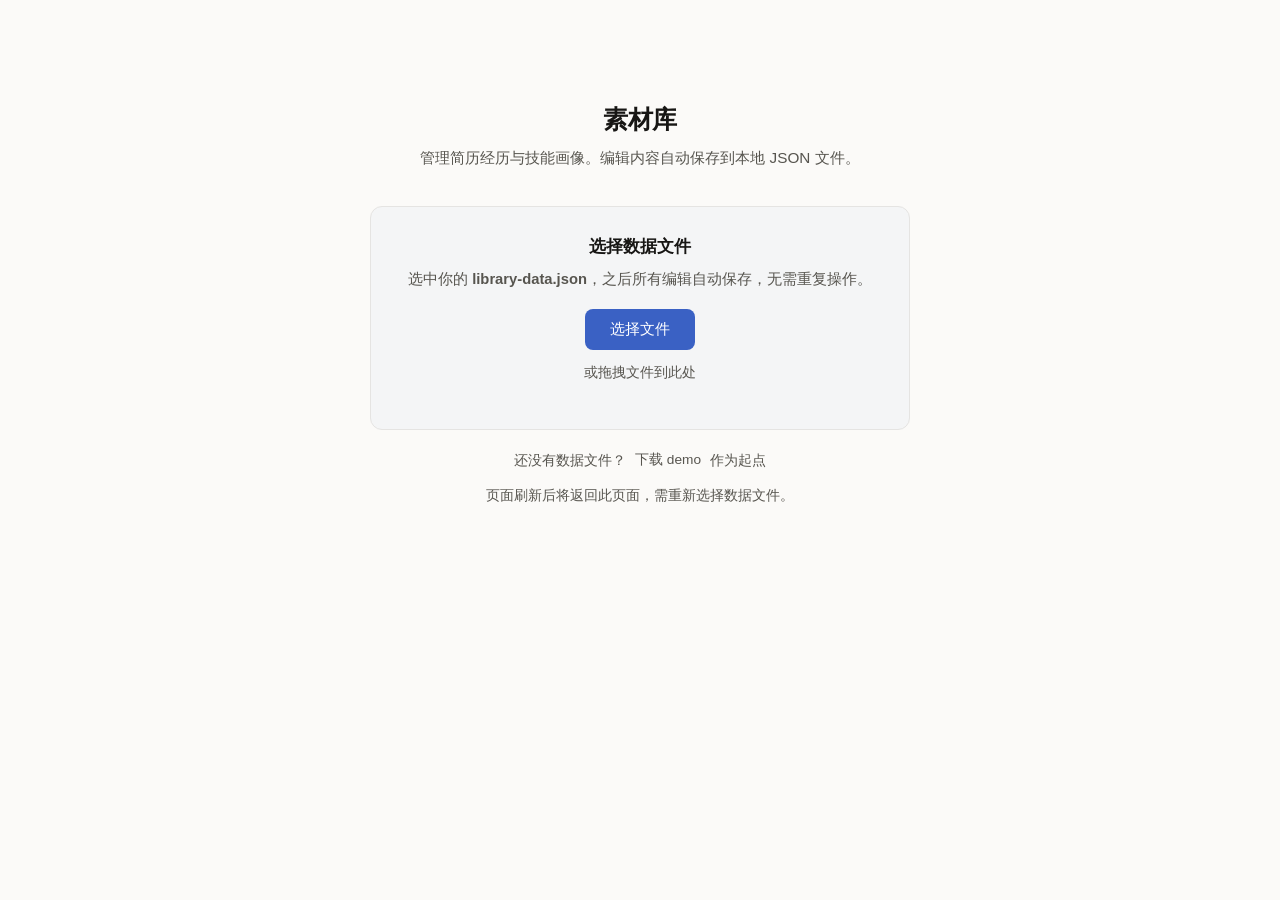
==== commit 8cb7ebd2: "fix: role-profile data source bugs, FSA fallback, drag-drop, install guide Bug fixes (library.html):" ====
--- a/material-library/library.html
+++ b/material-library/library.html
@@ -137,6 +137,14 @@
 .onboarding-card .btn { font-size: .85rem; padding: .55rem 1.4rem; }
 .onboarding-hint { font-size: .76rem; color: var(--text-secondary); }
 .onboarding-hint .btn { font-size: .76rem; padding: .2rem .5rem; vertical-align: baseline; }
+/* Drop zone */
+body.drag-over { outline: 2px dashed var(--primary); outline-offset: -8px; }
+.onboarding-card { transition: border-color .2s, box-shadow .2s, background .2s; }
+body.drag-over .onboarding-card {
+  border-color: var(--primary);
+  box-shadow: 0 0 0 4px rgba(99, 102, 241, 0.12);
+  background: var(--primary-bg, rgba(99, 102, 241, 0.04));
+}
 
 /* Overlay */
 .overlay { position: fixed; inset: 0; z-index: 60; background: oklch(0% 0 0 / .4); display: flex; justify-content: center; align-items: flex-start; padding-top: 8vh; overflow-y: auto; }
@@ -162,7 +170,7 @@
 </head>
 <body>
 
-<div class="container" id="app"><div class="page-header"><h1>素材库</h1><div style="display:flex;align-items:center;gap:.5rem"><button class="btn btn-ghost btn-sm" onclick="writeToDisk()" style="color:var(--warning)" title="保存到磁盘">● 未保存</button><button class="btn btn-primary" onclick="startNewEntry()">+ 新增素材</button></div></div><div class="tabs"><button class="tab active" onclick="switchTab('entries')">素材条目</button><button class="tab" onclick="switchTab('skills')">技能画像</button></div><div class="role-bar"><button class="role-pill" onclick="switchRole(null)">全部素材</button><span class="role-pill-group"><button class="role-pill" onclick="switchRole('产品经理')">产品经理</button><button class="role-pill-del" onclick="event.stopPropagation();deleteRole('产品经理')" title="删除此岗位">×</button></span><span class="role-pill-group"><button class="role-pill active" onclick="switchRole('产品运营')">产品运营</button><button class="role-pill-del" onclick="event.stopPropagation();deleteRole('产品运营')" title="删除此岗位">×</button></span><button class="role-pill role-pill-add" onclick="createRole()">+ 新建岗位</button><span style="margin-left:auto;font-size:.72rem;color:var(--text-secondary)">编辑后保存即存入「产品运营」</span></div><div class="filter-row"><div class="filter-pills"><button class="filter-pill active" onclick="setFilter('全部')">全部 (5)</button><button class="filter-pill" onclick="setFilter('实习')">实习 (3)</button><button class="filter-pill" onclick="setFilter('项目')">项目 (2)</button></div></div><div class="entry-card internship flash" id="card-exp-001"><div class="card-head"><div class="info"><h3><span class="type-badge internship">实习</span>字节跳动-飞书 GTM-增值体验部 · ToB商业化产品运营 <span style="font-size:.64rem;color:var(--accent);font-weight:400">（岗位改写）</span></h3></div><div class="card-right"><span class="period">2025.11-2026.05</span><div class="actions"><button class="btn btn-ghost btn-sm" onclick="startEditEntry('exp-001')">编辑</button><button class="btn btn-ghost btn-sm" onclick="confirmDeleteEntry('exp-001')" style="color:var(--error)">删除</button></div></div></div><div class="ach-section"><div class="ach"><span class="ach-text"><strong>中台产品工具搭建：</strong>针对SKU认知门槛高、推荐不准的业务卡点，开展销售团队需求调研（N=15+），绘制销售决策旅程地图，独立输出产品导航平台PRD--定义「客群规模x生命周期阶段」交叉定位逻辑与一键跳转交互方案，划定MVP范围，并从0到1开发产品。方案上线后，单次决策时长降低30min，首周核心业务线渗透率达60%。</span><span class="ach-actions"><button class="btn btn-ghost btn-sm" onclick="event.stopPropagation();editAchievement('exp-001',0)">编辑</button><button class="btn btn-ghost btn-sm" onclick="event.stopPropagation();deleteAchievement('exp-001',0)" style="color:var(--error)">删除</button></span></div><div class="ach"><span class="ach-text"><strong>客户分层与服务产品设计：</strong>参与服务产品增量探索，分析商业化大盘转化数据，识别腰部客户对「重交付、全包制」服务模式的轻量/按需交付诉求，协同团队设计「按需订阅式」SKU的产品方案与权益边界。上线后大盘月均订单量增加15%，TCV首月收入增长10%。</span><span class="ach-actions"><button class="btn btn-ghost btn-sm" onclick="event.stopPropagation();editAchievement('exp-001',1)">编辑</button><button class="btn btn-ghost btn-sm" onclick="event.stopPropagation();deleteAchievement('exp-001',1)" style="color:var(--error)">删除</button></span></div><div class="ach"><span class="ach-text"><strong>客户落地与产品推广：</strong>负责AI工作坊等高客单价付费培训产品的客户售前对接与交付执行，累计支持20+场付费培训（履约金额超80万，客户满意度4.8/5），参训企业飞书AI功能渗透率平均提升25%。</span><span class="ach-actions"><button class="btn btn-ghost btn-sm" onclick="event.stopPropagation();editAchievement('exp-001',2)">编辑</button><button class="btn btn-ghost btn-sm" onclick="event.stopPropagation();deleteAchievement('exp-001',2)" style="color:var(--error)">删除</button></span></div></div></div><div class="entry-card internship" id="card-exp-002"><div class="card-head"><div class="info"><h3><span class="type-badge internship">实习</span>作业帮-模型数据部-PolyBuzz（角色扮演类出海AI） · AI产品运营</h3></div><div class="card-right"><span class="period">2025.08-2025.11</span><div class="actions"><button class="btn btn-ghost btn-sm" onclick="event.stopPropagation();copyFromMaster('exp-002')" title="从原始版本复制到此岗位，然后可以独立改写">从原始复制</button><button class="btn btn-ghost btn-sm" onclick="startEditEntry('exp-002')">编辑</button><button class="btn btn-ghost btn-sm" onclick="confirmDeleteEntry('exp-002')" style="color:var(--error)">删除</button></div></div></div><div class="ach-section"><div class="ach"><span class="ach-text"><strong>用户洞察与需求分析：</strong>为提升用户留存，通过SQL提取埋点及客诉全量数据，搭建「规则库关键词命中-LLM语义打标-人工抽检复筛」三级定性分析机制(周均处理2000条评论)，同步对Loveydovey等直接竞品进行NSFW策略拆解，定位「NSFW话题合规硬拦截流失」卡点，协同产品落地「柔性防御」优化策略。策略上线后，相关差评率环比降低80%、目标流失客群人均留存时长增加约35%。</span><span class="ach-actions"><button class="btn btn-ghost btn-sm" onclick="event.stopPropagation();editAchievement('exp-002',0)">编辑</button><button class="btn btn-ghost btn-sm" onclick="event.stopPropagation();deleteAchievement('exp-002',0)" style="color:var(--error)">删除</button></span></div><div class="ach"><span class="ach-text"><strong>模型调优设计与数据验证：</strong>参与「NSFW话题管理」-「柔性防御路由分支」-「内容生成」模块Prompt设计，视NSFW意图计数槽位次数设定「人设拉扯」-「环境打断」-「镜头平移」3类递进式约束规则，编写动态挂载few-shot示例，并基于人工测评迭代3版Prompt以修正示例语气漏洞，标注团队内部测评OOC率降低85%，拦截后用户对话续写率提升30%。</span><span class="ach-actions"><button class="btn btn-ghost btn-sm" onclick="event.stopPropagation();editAchievement('exp-002',1)">编辑</button><button class="btn btn-ghost btn-sm" onclick="event.stopPropagation();deleteAchievement('exp-002',1)" style="color:var(--error)">删除</button></span></div><div class="ach"><span class="ach-text"><strong>标注规范建设：</strong>搭建涵盖基础体验（人设一致性、记忆力）与策略表现（NSFW拦截准确度、合规度）的12维量化评分矩阵及标注SOP，通过二次加权Kappa系数（达0.7）监控标注一致性，有效消除主观偏差，标注数据稳定支持模型周级迭代。</span><span class="ach-actions"><button class="btn btn-ghost btn-sm" onclick="event.stopPropagation();editAchievement('exp-002',2)">编辑</button><button class="btn btn-ghost btn-sm" onclick="event.stopPropagation();deleteAchievement('exp-002',2)" style="color:var(--error)">删除</button></span></div></div></div><div class="entry-card internship" id="card-exp-003"><div class="card-head"><div class="info"><h3><span class="type-badge internship">实习</span>生活·读书·新知三联书店-总编室（版权部） · 海外商业化运营</h3></div><div class="card-right"><span class="period">2022.07-2025.02</span><div class="actions"><button class="btn btn-ghost btn-sm" onclick="event.stopPropagation();copyFromMaster('exp-003')" title="从原始版本复制到此岗位，然后可以独立改写">从原始复制</button><button class="btn btn-ghost btn-sm" onclick="startEditEntry('exp-003')">编辑</button><button class="btn btn-ghost btn-sm" onclick="confirmDeleteEntry('exp-003')" style="color:var(--error)">删除</button></div></div></div><div class="ach-section"><div class="ach"><span class="ach-text"><strong>客群拓展与漏斗转化：</strong>负责海外版权输出业务，搭建「潜客建库-定向触达-意向培育-签约转化」运营漏斗，建立客户业务资料库，基于其历史偏好建立标签分层触达体系，通过A/B测试优化触达话术与推介策略，渠道有效响应率提高30%，并引入目标语文本试读、限时排他权等递进权益减少中段流失，推动50+本图书版权商业变现。</span><span class="ach-actions"><button class="btn btn-ghost btn-sm" onclick="event.stopPropagation();editAchievement('exp-003',0)">编辑</button><button class="btn btn-ghost btn-sm" onclick="event.stopPropagation();deleteAchievement('exp-003',0)" style="color:var(--error)">删除</button></span></div><div class="ach"><span class="ach-text"><strong>版权交易履约与中台提效：</strong>针对跨国版权贸易中合同流转慢、历史条款翻译非标的业务卡点，利用Python+CAT工具完成2W+条语料清洗与对齐，统一术语口径、实现高相似语料自动匹配与回填，缩短单笔版权商业履约周期约15%，有效支撑前端变现链路。</span><span class="ach-actions"><button class="btn btn-ghost btn-sm" onclick="event.stopPropagation();editAchievement('exp-003',1)">编辑</button><button class="btn btn-ghost btn-sm" onclick="event.stopPropagation();deleteAchievement('exp-003',1)" style="color:var(--error)">删除</button></span></div></div></div><div class="entry-card project" id="card-proj-001"><div class="card-head"><div class="info"><h3><span class="type-badge project">项目</span>飞书培训交付伙伴认证系统0-1建设 · 负责人</h3></div><div class="card-right"><span class="period">2025.12-2026.02</span><div class="actions"><button class="btn btn-ghost btn-sm" onclick="event.stopPropagation();copyFromMaster('proj-001')" title="从原始版本复制到此岗位，然后可以独立改写">从原始复制</button><button class="btn btn-ghost btn-sm" onclick="startEditEntry('proj-001')">编辑</button><button class="btn btn-ghost btn-sm" onclick="confirmDeleteEntry('proj-001')" style="color:var(--error)">删除</button></div></div></div><div class="ach-section"><div class="ach"><span class="ach-text"><strong>项目背景：</strong>传统认证模式依赖人工，低ROI重复劳动多发，视频审阅反馈滞后、考核题目时效断层、流程不透明等问题显著。</span><span class="ach-actions"><button class="btn btn-ghost btn-sm" onclick="event.stopPropagation();editAchievement('proj-001',0)">编辑</button><button class="btn btn-ghost btn-sm" onclick="event.stopPropagation();deleteAchievement('proj-001',0)" style="color:var(--error)">删除</button></span></div><div class="ach"><span class="ach-text"><strong>关键产出：</strong>（1）AI智能考核体系：基于Coze搭建考核智能体，实现依据上传文档组卷、试卷分发、批改及成绩汇总全流程自动化，人工成本降低95%，并通过多维表格插件化发布实现部门快速复用；（2）认证系统全流程管理：搭建120+字段、10+仪表盘、5+工作流，实现视频审阅、信息流转及触达自动化，完成数据可视化、业务闭环，并以应用模式对外发布。</span><span class="ach-actions"><button class="btn btn-ghost btn-sm" onclick="event.stopPropagation();editAchievement('proj-001',1)">编辑</button><button class="btn btn-ghost btn-sm" onclick="event.stopPropagation();deleteAchievement('proj-001',1)" style="color:var(--error)">删除</button></span></div></div></div><div class="entry-card project" id="card-proj-002"><div class="card-head"><div class="info"><h3><span class="type-badge project">项目</span>AI 驱动的简历诊断与定制Skill · side project 负责人</h3></div><div class="card-right"><span class="period">2025.05-2026.06</span><div class="actions"><button class="btn btn-ghost btn-sm" onclick="event.stopPropagation();copyFromMaster('proj-002')" title="从原始版本复制到此岗位，然后可以独立改写">从原始复制</button><button class="btn btn-ghost btn-sm" onclick="startEditEntry('proj-002')">编辑</button><button class="btn btn-ghost btn-sm" onclick="confirmDeleteEntry('proj-002')" style="color:var(--error)">删除</button></div></div></div><div class="ach-section"><div class="ach"><span class="ach-text"><strong>用户洞察：</strong>通过20+名求职者访谈与社媒舆情分析，定位LLM意见柔化、海投场景投递效率低、简历与业务匹配度低等痛点。</span><span class="ach-actions"><button class="btn btn-ghost btn-sm" onclick="event.stopPropagation();editAchievement('proj-002',0)">编辑</button><button class="btn btn-ghost btn-sm" onclick="event.stopPropagation();deleteAchievement('proj-002',0)" style="color:var(--error)">删除</button></span></div><div class="ach"><span class="ach-text"><strong>关键动作：</strong>为修正LLM礼貌偏误，引入「敌意 Persona」评估机制，并将评估产出从碎片化重估为多维评分+逐段批判+全覆盖重写的诊断报告；设计含图片等格式导出的多套HTML简历模板，提高简历的信息密度与管理、导出效率。</span><span class="ach-actions"><button class="btn btn-ghost btn-sm" onclick="event.stopPropagation();editAchievement('proj-002',1)">编辑</button><button class="btn btn-ghost btn-sm" onclick="event.stopPropagation();deleteAchievement('proj-002',1)" style="color:var(--error)">删除</button></span></div><div class="ach"><span class="ach-text"><strong>闭环迭代：</strong>定义「生成简历人工编辑距离」为核心指标，依据30+份用户反馈进行「内置岗位能力模型库」等3次迭代，受访者平均编辑距离降低50%（200字符）。</span><span class="ach-actions"><button class="btn btn-ghost btn-sm" onclick="event.stopPropagation();editAchievement('proj-002',2)">编辑</button><button class="btn btn-ghost btn-sm" onclick="event.stopPropagation();deleteAchievement('proj-002',2)" style="color:var(--error)">删除</button></span></div></div></div></div>
+<div class="container" id="app"></div>
 
 
 <script>
@@ -249,13 +257,35 @@
     await loadFromHandle(handles[0]);
   } catch(e) {
     if (e.name === 'AbortError') return;
-    console.error('Open failed:', e);
-    if (e.name === 'SecurityError') {
-      alert('当前页面不是安全上下文，无法使用文件选择器。\n\n解决方法：\n1. 直接用浏览器打开 library.html（file:// 协议）\n2. 或用 HTTPS 访问');
-    } else {
-      alert('打开文件失败：' + e.message);
+    // Chrome on Windows file:// may allow showOpenFilePicker but deny handle.getFile()
+    // Fall back to traditional <input type="file"> when FSA read is blocked
+    console.warn('FSA open failed, trying fallback input:', e.message);
+    fallbackOpenFile();
+  }
+}
+
+function fallbackOpenFile() {
+  var input = document.createElement('input');
+  input.type = 'file';
+  input.accept = '.json,application/json';
+  input.onchange = async function() {
+    var file = input.files[0];
+    if (!file) return;
+    try {
+      var text = await file.text();
+      LIB = JSON.parse(text);
+      if (!LIB || typeof LIB !== 'object' || !LIB.experiences || !LIB.skillDimensions) throw new Error('数据格式不正确：缺少 experiences 或 skillDimensions 字段');
+      fileHandle = null; // no FSA handle available; writes will use downloadFile()
+      dirty = false;
+      render();
+    } catch(ee) {
+      console.error('Fallback load failed:', ee);
+      LIB = null;
+      alert('无法加载文件：' + ee.message + '\n\n请确认选择的是 library-data.json 文件。');
+      render();
     }
-  }
+  };
+  input.click();
 }
 
 async function writeToDisk() {
@@ -304,7 +334,38 @@
   if (dirty) { e.preventDefault(); e.returnValue = ''; }
 });
 
+function setupDragDrop() {
+  var dragCounter = 0;
+  document.addEventListener('dragover', function(e) { if (!LIB) { e.preventDefault(); e.stopPropagation(); } });
+  document.addEventListener('dragenter', function(e) {
+    if (!LIB) { e.preventDefault(); dragCounter++; document.body.classList.add('drag-over'); }
+  });
+  document.addEventListener('dragleave', function(e) {
+    if (!LIB) { dragCounter--; if (dragCounter <= 0) { dragCounter = 0; document.body.classList.remove('drag-over'); } }
+  });
+  document.addEventListener('drop', function(e) {
+    if (!LIB) {
+      e.preventDefault(); e.stopPropagation();
+      dragCounter = 0; document.body.classList.remove('drag-over');
+      var file = e.dataTransfer.files[0];
+      if (!file) return;
+      if (!/\.json$/i.test(file.name) && file.type !== 'application/json') { alert('请拖入 library-data.json 文件'); return; }
+      var reader = new FileReader();
+      reader.onload = function(ev) {
+        try {
+          LIB = JSON.parse(ev.target.result);
+          if (!LIB || typeof LIB !== 'object' || !LIB.experiences || !LIB.skillDimensions) throw new Error('数据格式不正确：缺少 experiences 或 skillDimensions 字段');
+          fileHandle = null; dirty = false;
+          render();
+        } catch(err) { console.error('Drop load failed:', err); LIB = null; alert('无法加载文件：' + err.message); render(); }
+      };
+      reader.readAsText(file);
+    }
+  });
+}
+
 (function init() {
+  setupDragDrop();
   if (!hasFSA()) { render(); return; }
   idbGetHandle().then(function(h) {
     if (h) {
@@ -480,6 +541,7 @@
     h += '<h2>选择数据文件</h2>';
     h += '<p>选中你的 <b>library-data.json</b>，之后所有编辑自动保存，无需重复操作。</p>';
     h += '<button class="btn btn-primary" onclick="openLibraryFile()">选择文件</button>';
+    h += '<p style="font-size:.76rem;color:var(--text-secondary);margin-top:.65rem">或拖拽文件到此处</p>';
     h += '</div>';
     h += '<p class="onboarding-hint">还没有数据文件？<button class="btn btn-ghost btn-sm" onclick="downloadFile()">下载 demo</button>作为起点</p>';
     h += '<p class="onboarding-hint" style="margin-top:.65rem">页面刷新后将返回此页面，需重新选择数据文件。</p>';
@@ -695,7 +757,7 @@
   var sel = document.getElementById('ef-type');
   editingEntry.type = sel.value;
   if (!editingEntry.content.achievements) editingEntry.content.achievements = [{ label: '', text: '' }];
-  closeEditor();
+  removeOverlays();
   render();
   renderEntryEditor();
 }
@@ -761,17 +823,20 @@
   if (!original) return;
   // Clone first, then append empty achievement if needed — never mutate original
   editingEntry = JSON.parse(JSON.stringify(original));
+  if (activeRole) {
+    var roleAchs = getEffectiveAchievements(original);
+    editingEntry.content.achievements = JSON.parse(JSON.stringify(roleAchs));
+  }
   if (!editingEntry.content.achievements) editingEntry.content.achievements = [];
   if (achIdx >= editingEntry.content.achievements.length) {
     editingEntry.content.achievements.push({ label: '', text: '' });
   }
   render();
-  renderEntryEditor();
 }
 function deleteAchievement(entryId, achIdx) {
   var e = LIB.experiences.find(function(x) { return x.id === entryId; });
   if (!e) return;
-  var achs = e.content.achievements || [];
+  var achs = getEffectiveAchievements(e);
   if (achs.length <= 1) return;
   deleteConfirm = { type: 'achievement', entryId: entryId, achIdx: achIdx };
   render();
@@ -785,11 +850,27 @@
   if (!deleteConfirm) return;
   if (deleteConfirm.type === 'entry') {
     LIB.experiences = LIB.experiences.filter(function(e) { return e.id !== deleteConfirm.id; });
+    // Clean up orphaned role profile overrides
+    if (LIB.roleProfiles) {
+      Object.keys(LIB.roleProfiles).forEach(function(role) {
+        delete LIB.roleProfiles[role][deleteConfirm.id];
+      });
+    }
   } else if (deleteConfirm.type === 'dim') {
     LIB.skillDimensions = LIB.skillDimensions.filter(function(d) { return d.name !== deleteConfirm.name; });
   } else if (deleteConfirm.type === 'achievement') {
     var e = LIB.experiences.find(function(x) { return x.id === deleteConfirm.entryId; });
-    if (e && e.content.achievements) e.content.achievements.splice(deleteConfirm.achIdx, 1);
+    if (e) {
+      if (activeRole) {
+        ensureRoleProfiles();
+        if (LIB.roleProfiles[activeRole] && LIB.roleProfiles[activeRole][e.id]) {
+          LIB.roleProfiles[activeRole][e.id].splice(deleteConfirm.achIdx, 1);
+          if (LIB.roleProfiles[activeRole][e.id].length === 0) delete LIB.roleProfiles[activeRole][e.id];
+        }
+      } else {
+        if (e.content.achievements) e.content.achievements.splice(deleteConfirm.achIdx, 1);
+      }
+    }
   }
   deleteConfirm = null;
   markDirty();
